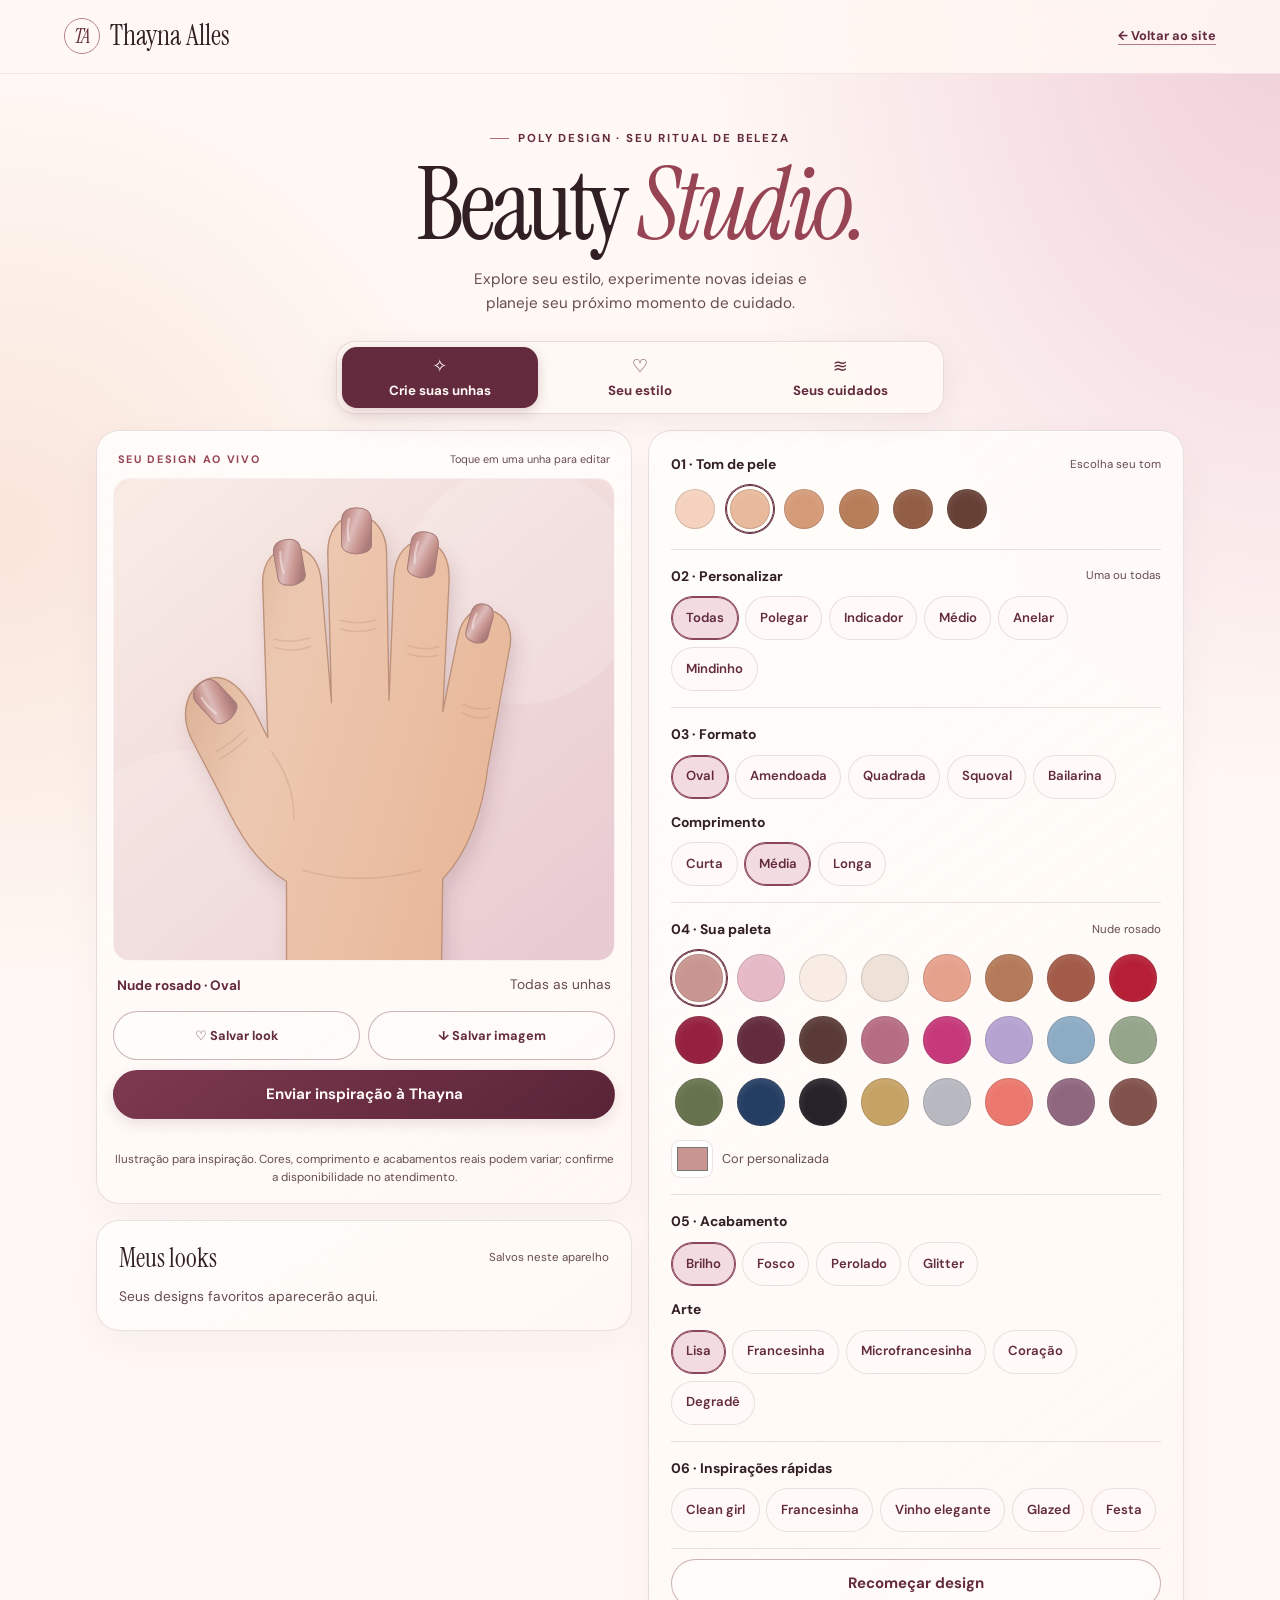
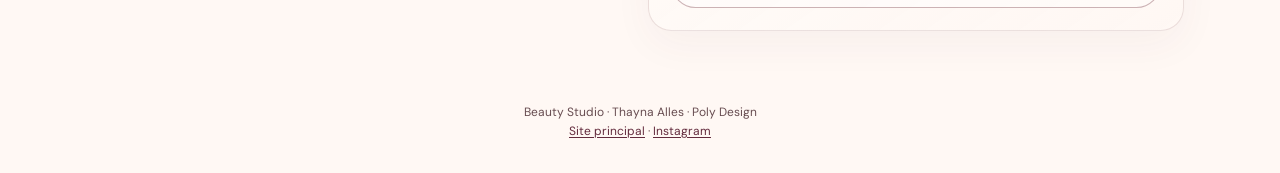
==== beauty-studio.html @ 95947fbe "Add mobile-first Beauty Studio with nail designer, style quiz and service estimator" ====
<!doctype html>
<html lang="pt-BR">
<head>
<meta charset="utf-8"><meta name="viewport" content="width=device-width,initial-scale=1,viewport-fit=cover"><meta name="theme-color" content="#fff8f4">
<meta name="description" content="Experimente cores e formatos de unhas, descubra seu estilo e monte seu próximo momento de cuidado com Thayna Alles.">
<title>Beauty Studio | Thayna Alles</title>
<link rel="canonical" href="https://ronanalles.github.io/thayalles/beauty-studio.html">
<link rel="preconnect" href="https://fonts.googleapis.com"><link rel="preconnect" href="https://fonts.gstatic.com" crossorigin>
<link href="https://fonts.googleapis.com/css2?family=DM+Sans:wght@400;500;600;700&family=Instrument+Serif:ital@0;1&display=swap" rel="stylesheet">
<link rel="stylesheet" href="./assets/site.css">
<style>
.studio{--soft:#f1dce1;--line:#7c3e4726;--glass:#fffdfbc9;background:radial-gradient(ellipse at 100% 0,#f0cfd9 0,transparent 36rem),radial-gradient(ellipse at 0 30%,#f9e5da,transparent 30rem),var(--paper);min-height:100vh}
.studio [hidden]{display:none!important}.studio .header-inner{justify-content:space-between}.studio .header-inner .text-link{font-size:.8rem;white-space:nowrap}.studio-main{width:min(100% - 2rem,68rem);margin:auto;padding:2.1rem 0 3rem}.studio-intro{max-width:36rem;margin:auto;text-align:center}.studio-intro .eyebrow{justify-content:center;font-size:.72rem;letter-spacing:.16em}.studio-intro h1{font-size:clamp(3.6rem,11vw,6.3rem);letter-spacing:-.045em;margin:.5rem 0 .75rem}.studio-intro p:last-child{color:var(--muted);font-size:.95rem;max-width:34ch;margin:auto}
.studio-tabs{display:grid;grid-template-columns:repeat(3,minmax(0,1fr));gap:.25rem;padding:.3rem;border:1px solid var(--line);border-radius:1.2rem;background:#fff9f5eb;position:sticky;top:calc(var(--header-height) + .35rem);z-index:6;margin:1.65rem auto 1.05rem;max-width:38rem;box-shadow:0 8px 30px #632b3d13;backdrop-filter:blur(18px)}.studio-tabs button{display:grid;place-items:center;gap:.18rem;min-width:0;min-height:3.8rem;border:0;border-radius:.94rem;background:transparent;color:var(--wine);font-size:.73rem;font-weight:700;line-height:1.15;padding:.45rem .15rem;transition:background .2s,transform .2s}.studio-tabs button span{font-size:1.12rem;font-weight:400}.studio-tabs button[aria-selected=true]{background:var(--wine);color:#fff8f4;box-shadow:0 4px 13px #632b3d38}.studio button:active{transform:scale(.97)}
.studio-panel{animation:studio-in .36s var(--ease) both}.studio-grid{display:grid;gap:1rem;align-items:start}.glass{min-width:0;border:1px solid var(--line);border-radius:1.45rem;background:linear-gradient(145deg,#fffdfbe8,#fff8f4b8);box-shadow:0 14px 40px #632b3d0b,inset 0 1px white;padding:1.1rem}.glass h2{font-size:2.6rem;letter-spacing:-.025em}.glass h3{font-size:1.65rem;line-height:1.15}.muted{color:var(--muted);font-size:.86rem}.kicker{font-size:.68rem;text-transform:uppercase;letter-spacing:.15em;font-weight:700;color:var(--rose)}.preview{padding:.8rem;overflow:hidden}.preview-heading{display:flex;align-items:center;justify-content:space-between;gap:.5rem;padding:.2rem .3rem .65rem}.preview-heading small{font-size:.68rem;color:var(--muted);text-align:right}.hand-stage{position:relative;border-radius:1.05rem;overflow:hidden;background:linear-gradient(150deg,#f8e8e2,#ecd0d6);border:1px solid #fff9;aspect-ratio:1.04;display:grid;place-items:center}.hand-stage svg{width:100%;height:100%;display:block;stroke:none;overflow:visible}.nail-hit{cursor:pointer;outline:none}.nail-hit:focus-visible .nail-select{stroke:#632b3d;stroke-width:2;stroke-dasharray:3 2}.nail-select{fill:none;stroke:none}.preview-caption{display:flex;justify-content:space-between;align-items:center;gap:.6rem;padding:.85rem .25rem .1rem;font-size:.85rem}.preview-caption strong{color:var(--wine)}.preview-actions{display:grid;grid-template-columns:1fr 1fr;gap:.5rem;margin-top:.85rem}.preview-actions .button{font-size:.8rem;padding:.65rem .5rem}.full{width:100%;margin-top:.6rem}.control-block{padding:1rem 0;border-bottom:1px solid var(--line)}.control-block:last-child{border:0;padding-bottom:0}.control-block:first-child{padding-top:0}.control-title{display:flex;align-items:center;justify-content:space-between;gap:.5rem;margin-bottom:.55rem}.control-title strong{font-size:.87rem}.control-title small{color:var(--muted);font-size:.72rem;text-align:right}.choices{display:flex;flex-wrap:wrap;gap:.42rem}.chip{border:1px solid var(--line);border-radius:99px;background:#fffaf8;color:var(--wine);min-height:2.75rem;padding:.48rem .85rem;font-size:.82rem;font-weight:600;transition:background .2s,border-color .2s,transform .2s}.chip[aria-pressed=true]{background:#f2dce2;border-color:#8a4658;box-shadow:inset 0 0 0 1px #8a4658}.swatches{display:grid;grid-template-columns:repeat(6,minmax(0,1fr));gap:.4rem}.swatch{border:1px solid transparent;background:none;padding:.19rem;border-radius:99px;aspect-ratio:1;display:grid;place-items:center;min-width:0}.swatch span{width:100%;height:100%;border-radius:50%;background:var(--c);box-shadow:inset 0 0 0 1px #321f2429,inset 0 3px 8px #ffffff20}.swatch[aria-pressed=true]{border-color:var(--wine);box-shadow:0 0 0 1px var(--wine)}.skin-swatches{grid-template-columns:repeat(6,minmax(0,1fr));max-width:20rem}.custom-color{display:flex;align-items:center;gap:.55rem;font-size:.8rem;color:var(--muted);margin-top:.65rem}.custom-color input{width:2.6rem;height:2.4rem;padding:.15rem;border:1px solid var(--line);border-radius:.6rem;background:#fff}.saved-list{display:grid;gap:.55rem;margin-top:.8rem}.saved-item{display:flex;align-items:center;gap:.6rem;border:1px solid var(--line);border-radius:.85rem;padding:.5rem}.saved-colors{display:flex;gap:.12rem}.saved-colors i{width:.65rem;height:1.4rem;border-radius:.3rem;border:1px solid #321f2420}.saved-item button{border:0;background:transparent;color:var(--wine);font-size:.8rem;min-height:2.6rem;padding:.3rem .5rem}.saved-item .restore{flex:1;text-align:left;font-weight:700}.saved-item .delete{font-size:1.2rem}.notice{min-height:1.5rem;text-align:center;font-size:.77rem;color:var(--wine);margin-top:.45rem}.section-heading{margin-bottom:1.15rem}.section-heading p{margin-top:.5rem}.quiz-card,.quote-card{max-width:42rem;margin:auto}.progress-line{height:4px;border-radius:9px;background:#f0dce1;overflow:hidden;margin:.7rem 0 1.2rem}.progress-line span{display:block;height:100%;background:var(--wine);transition:width .35s var(--ease)}.quiz-options{display:grid;gap:.6rem;margin:1.1rem 0}.quiz-option{display:flex;align-items:center;gap:.75rem;text-align:left;min-height:3.6rem;border:1px solid var(--line);border-radius:.95rem;background:#fffaf8;padding:.8rem;color:var(--wine);font-size:.92rem;transition:background .2s,transform .2s}.quiz-option[aria-pressed=true]{background:#f2dce2;border-color:var(--rose)}.quiz-option span{display:grid;place-items:center;flex:none;width:1.3rem;height:1.3rem;border:1px solid #a67681;border-radius:50%}.quiz-option[aria-pressed=true] span{border:5px solid var(--wine);background:#fff}.quiz-nav{display:flex;gap:.6rem;justify-content:space-between}.quiz-nav .button{flex:1}.studio button:disabled{opacity:.45;cursor:not-allowed;transform:none}.result-box{padding:1rem;border:1px solid var(--line);border-radius:1.1rem;background:linear-gradient(140deg,#fae7e9,#fff8f4);margin:1rem 0}.result-box h3{font-size:2.4rem;color:var(--wine)}.result-palette{display:flex;gap:.5rem;margin:.9rem 0}.result-palette i{width:2.5rem;height:2.5rem;border-radius:50%;border:1px solid #321f2422}.service-choice{display:flex;align-items:center;gap:.6rem;border-top:1px solid var(--line);min-height:3.8rem;padding:.7rem 0;font-size:.9rem;cursor:pointer}.service-choice input{width:1.25rem;height:1.25rem;flex:none;accent-color:var(--wine);margin:0}.service-choice strong{margin-left:auto;color:var(--wine);white-space:nowrap;font-variant-numeric:tabular-nums}.service-category{margin:1.1rem 0 .5rem}.quote-summary{position:sticky;bottom:calc(.45rem + env(safe-area-inset-bottom));z-index:4;margin-top:1rem;padding:1rem;border:1px solid var(--line);border-radius:1.2rem;background:#fff9f5f5;backdrop-filter:blur(15px);box-shadow:0 9px 35px #632b3d25}.quote-total{display:flex;justify-content:space-between;align-items:center;gap:.5rem}.quote-total output{font:2.4rem/1 var(--serif);color:var(--wine);white-space:nowrap}.quote-summary label{display:flex;align-items:center;gap:.5rem;font-size:.8rem;margin-top:.7rem}.quote-summary input{accent-color:var(--wine)}.studio-footer{text-align:center;color:var(--muted);font-size:.75rem;padding:1.5rem 1rem calc(2rem + env(safe-area-inset-bottom))}.studio-footer a{color:var(--wine);text-decoration:underline;text-underline-offset:.2em}.studio input:focus-visible{outline:2px solid var(--rose);outline-offset:2px}
@keyframes studio-in{from{opacity:0;transform:translateY(8px)}to{opacity:1;transform:none}}
@media(min-width:48rem){.studio-main{padding-top:3.5rem}.studio-grid{grid-template-columns:minmax(0,1fr) minmax(0,1fr)}.preview-column{position:sticky;top:calc(var(--header-height) + 6rem)}.glass{padding:1.4rem}.preview{padding:1rem}.studio-tabs button{font-size:.83rem}.swatches{grid-template-columns:repeat(8,minmax(0,1fr))}.skin-swatches{grid-template-columns:repeat(6,minmax(0,1fr))}.quote-summary{position:static}}
@media(max-width:350px){.studio-main{width:calc(100% - 1.3rem)}.glass{padding:.8rem}.studio .brand-name{font-size:1.45rem}.studio .header-inner .text-link{font-size:.73rem}.chip{padding:.45rem .65rem}.swatches{gap:.2rem}}
@media(prefers-reduced-motion:reduce){.studio *, .studio *::before,.studio *::after{animation:none!important;transition:none!important;scroll-behavior:auto!important}}
</style>
</head>
<body class="studio">
<a class="skip-link" href="#studio-main">Pular para a ferramenta</a>
<header class="header"><div class="header-inner wrap"><a class="brand" href="./index.html" aria-label="Thayna Alles, início"><span class="brand-mark" aria-hidden="true">TA</span><span class="brand-name">Thayna Alles</span></a><a class="text-link" href="./index.html">← Voltar ao site</a></div></header>
<main id="studio-main" class="studio-main">
<div class="studio-intro"><p class="eyebrow"><span></span> Poly Design · Seu ritual de beleza</p><h1>Beauty <em>Studio.</em></h1><p>Explore seu estilo, experimente novas ideias e planeje seu próximo momento de cuidado.</p></div>
<div class="studio-tabs" role="tablist" aria-label="Ferramentas de beleza"><button id="tab-nails" role="tab" aria-selected="true" aria-controls="nails" data-tab="nails"><span aria-hidden="true">✧</span>Crie suas unhas</button><button id="tab-quiz" role="tab" aria-selected="false" aria-controls="quiz" data-tab="quiz" tabindex="-1"><span aria-hidden="true">♡</span>Seu estilo</button><button id="tab-quote" role="tab" aria-selected="false" aria-controls="quote" data-tab="quote" tabindex="-1"><span aria-hidden="true">≋</span>Seus cuidados</button></div>
<noscript><p class="glass">Ative o JavaScript para usar o Beauty Studio. Você também pode consultar os serviços <a class="text-link" href="./index.html#servicos">no site principal</a>.</p></noscript>
<section class="studio-panel" id="nails" role="tabpanel" aria-labelledby="tab-nails">
<div class="studio-grid">
<div class="preview-column">
<div class="glass preview">
<div class="preview-heading"><p class="kicker">Seu design ao vivo</p><small>Toque em uma unha para editar</small></div>
<div class="hand-stage"><svg id="hand" viewBox="0 0 400 390" xmlns="http://www.w3.org/2000/svg" role="group" aria-label="Simulação ilustrativa de uma mão com cinco unhas personalizáveis"></svg></div>
<div class="preview-caption"><strong id="look-label">Seu look</strong><span class="muted" id="target-label">Todas as unhas</span></div>
<div class="preview-actions"><button class="button button-outline" id="save-look" type="button">♡ Salvar look</button><button class="button button-outline" id="export-look" type="button">↓ Salvar imagem</button></div>
<button class="button full" id="send-look" type="button">Enviar inspiração à Thayna</button><p class="notice" id="notice" role="status" aria-live="polite"></p>
<p class="muted" style="font-size:.73rem;text-align:center">Ilustração para inspiração. Cores, comprimento e acabamentos reais podem variar; confirme a disponibilidade no atendimento.</p>
</div>
<div class="glass" style="margin-top:1rem"><div class="control-title"><h3>Meus looks</h3><small>Salvos neste aparelho</small></div><div id="saved-list" class="saved-list"></div></div>
</div>
<div class="glass">
<div class="control-block"><div class="control-title"><strong>01 · Tom de pele</strong><small>Escolha seu tom</small></div><div class="swatches skin-swatches" id="skins"></div></div>
<div class="control-block"><div class="control-title"><strong>02 · Personalizar</strong><small>Uma ou todas</small></div><div class="choices" id="targets"></div></div>
<div class="control-block"><div class="control-title"><strong>03 · Formato</strong></div><div class="choices" id="shapes"></div><div class="control-title" style="margin-top:.8rem"><strong>Comprimento</strong></div><div class="choices" id="lengths"></div></div>
<div class="control-block"><div class="control-title"><strong>04 · Sua paleta</strong><small id="color-name"></small></div><div class="swatches" id="colors"></div><label class="custom-color"><input type="color" id="custom-color" value="#a44959"> Cor personalizada</label></div>
<div class="control-block"><div class="control-title"><strong>05 · Acabamento</strong></div><div class="choices" id="finishes"></div><div class="control-title" style="margin-top:.8rem"><strong>Arte</strong></div><div class="choices" id="arts"></div></div>
<div class="control-block"><div class="control-title"><strong>06 · Inspirações rápidas</strong></div><div class="choices" id="presets"></div></div>
<button class="button button-outline full" id="reset-look" type="button">Recomeçar design</button>
</div></div></section>
<section class="studio-panel" id="quiz" role="tabpanel" aria-labelledby="tab-quiz" hidden><div class="glass quiz-card"><div class="section-heading"><p class="kicker">Consultoria de estilo</p><h2>O que combina <em>com você?</em></h2><p class="muted">Responda a quatro perguntas e receba uma inspiração que poderá experimentar no simulador.</p></div><div id="quiz-question"></div><div id="quiz-result" hidden></div></div></section>
<section class="studio-panel" id="quote" role="tabpanel" aria-labelledby="tab-quote" hidden><div class="glass quote-card"><div class="section-heading"><p class="kicker">Planeje seu atendimento</p><h2>Seu momento <em>de cuidado.</em></h2><p class="muted">Selecione os serviços que deseja e consulte a disponibilidade com a Thayna.</p></div><div id="service-options"></div><div class="quote-summary"><div class="quote-total"><div><p class="kicker">Valor estimado</p><p id="quote-count" class="muted" aria-live="polite">Nenhum serviço</p></div><output id="quote-total" aria-live="polite">R$ 0,00</output></div><label><input type="checkbox" id="include-look"> Incluir meu design de unhas na mensagem</label><button type="button" class="button full" id="send-quote" disabled>Consultar horários pelo WhatsApp</button><p class="muted" style="font-size:.72rem;margin-top:.55rem">Não é uma reserva. Valores, combinações e disponibilidade devem ser confirmados com a profissional.</p></div></div></section>
</main><footer class="studio-footer">Beauty Studio · Thayna Alles · Poly Design<br><a href="./index.html">Site principal</a> · <a href="https://www.instagram.com/thayalles/" target="_blank" rel="noopener noreferrer">Instagram</a></footer>
<script>
'use strict';
const $=id=>document.getElementById(id);
const colors=[['Nude rosado','#c99590'],['Ballet','#e6b9c7'],['Leite','#f8ece5'],['Pérola','#eee1d7'],['Pêssego','#e6a18d'],['Caramelo','#b47958'],['Terracota','#a35a48'],['Vermelho clássico','#b51e35'],['Cereja','#95213e'],['Vinho','#632b3d'],['Marrom café','#593a36'],['Rosa antigo','#b66d83'],['Fúcsia','#c63879'],['Lavanda','#b5a2d1'],['Azul névoa','#8cabc4'],['Sálvia','#94a58a'],['Verde oliva','#66724c'],['Azul noite','#243d62'],['Preto','#252329'],['Dourado','#c6a264'],['Prata','#b7b8c0'],['Coral','#eb776d'],['Malva','#8e667e'],['Chocolate','#81514b']];
const skins=[['Clara','#f5d2bf'],['Clara quente','#e8b99b'],['Média','#d49b78'],['Morena','#b77d59'],['Escura','#925d45'],['Retinta','#663f35']];
const shapes=['Oval','Amendoada','Quadrada','Squoval','Bailarina'];
const lengths=['Curta','Média','Longa'],finishes=['Brilho','Fosco','Perolado','Glitter'],arts=['Lisa','Francesinha','Microfrancesinha','Coração','Degradê'];
const fingers=['Polegar','Indicador','Médio','Anelar','Mindinho'];
const presets=[['Clean girl','#e6b9c7','Oval','Curta','Brilho','Lisa'],['Francesinha','#f8ece5','Squoval','Média','Brilho','Francesinha'],['Vinho elegante','#632b3d','Amendoada','Média','Brilho','Lisa'],['Glazed','#eee1d7','Oval','Média','Perolado','Lisa'],['Festa','#b51e35','Amendoada','Longa','Glitter','Lisa']];
const key='thayna-beauty-studio-v1';
const initial=()=>({skin:1,nails:Array.from({length:5},()=>({color:'#c99590',shape:'Oval',length:'Média',finish:'Brilho',art:'Lisa'}))});
let design=initial(),selected=-1,saved=[];
function validDesign(d){return d&&Number.isInteger(d.skin)&&d.skin>=0&&d.skin<skins.length&&Array.isArray(d.nails)&&d.nails.length===5&&d.nails.every(n=>n&&/^#[0-9a-f]{6}$/i.test(n.color)&&shapes.includes(n.shape)&&lengths.includes(n.length)&&finishes.includes(n.finish)&&arts.includes(n.art));}
function clone(d){return JSON.parse(JSON.stringify(d))}
try{const raw=JSON.parse(localStorage.getItem(key)||'{}');if(validDesign(raw.design))design=raw.design;if(Array.isArray(raw.saved))saved=raw.saved.filter(s=>s&&validDesign(s.design)&&typeof s.name==='string'&&typeof s.id==='string').slice(0,12)}catch(e){}
function persist(){try{localStorage.setItem(key,JSON.stringify({design,saved}));return true}catch(e){return false}}
function announce(msg){$('notice').textContent=msg}
function colorName(hex){return colors.find(c=>c[1].toLowerCase()===hex.toLowerCase())?.[0]||hex.toUpperCase()}
function activeNails(){return selected===-1?design.nails:[design.nails[selected]]}
function apply(prop,value){activeNails().forEach(n=>n[prop]=value);render()}
function allSame(prop,value){return activeNails().every(n=>n[prop]===value)}
function mix(hex,other,t){const a=hex.slice(1).match(/../g).map(v=>parseInt(v,16)),b=other.slice(1).match(/../g).map(v=>parseInt(v,16));return '#'+a.map((v,i)=>Math.round(v+(b[i]-v)*t).toString(16).padStart(2,'0')).join('')}
function choices(id,items,active,callback){const root=$(id);root.replaceChildren();items.forEach((item,i)=>{const b=document.createElement('button');b.type='button';b.className='chip';b.textContent=item;b.setAttribute('aria-pressed',String(active(item,i)));b.onclick=()=>{callback(item,i);const next=root.children[i];if(next)next.focus({preventScroll:true})};root.append(b)})}
function swatches(id,items,active,callback){const root=$(id);root.replaceChildren();items.forEach((item,i)=>{const b=document.createElement('button');b.type='button';b.className='swatch';b.title=item[0];b.setAttribute('aria-label',item[0]);b.setAttribute('aria-pressed',String(active(item,i)));const s=document.createElement('span');s.style.setProperty('--c',item[1]);b.append(s);b.onclick=()=>{callback(item,i);root.children[i]?.focus({preventScroll:true})};root.append(b)})}
const geometry=[{x:92,y:190,r:-43,w:23},{x:143,y:83,r:-10,w:22},{x:194,y:58,r:0,w:24},{x:245,y:77,r:8,w:22},{x:289,y:129,r:15,w:18}];
function nailPath(w,h,shape){const a=w/2,t=-h;
if(shape==='Quadrada')return 'M'+(-a)+' -5 Q'+(-a)+' 1 0 2 Q'+a+' 1 '+a+' -5 L'+a+' '+(t+3)+' Q'+a+' '+t+' '+(a-3)+' '+t+' H'+(-a+3)+' Q'+(-a)+' '+t+' '+(-a)+' '+(t+3)+' Z';
if(shape==='Squoval')return 'M'+(-a)+' -5 Q'+(-a)+' 1 0 2 Q'+a+' 1 '+a+' -5 L'+a+' '+(t+7)+' Q'+a+' '+t+' '+(a-7)+' '+t+' H'+(-a+7)+' Q'+(-a)+' '+t+' '+(-a)+' '+(t+7)+' Z';
if(shape==='Bailarina')return 'M'+(-a)+' -5 Q'+(-a)+' 1 0 2 Q'+a+' 1 '+a+' -5 L'+(a*.63)+' '+t+' H'+(-a*.63)+' Z';
if(shape==='Amendoada')return 'M'+(-a)+' -5 Q'+(-a)+' 1 0 2 Q'+a+' 1 '+a+' -5 C'+a+' '+(-h*.65)+' '+(a*.52)+' '+(t+2)+' 0 '+t+' C'+(-a*.52)+' '+(t+2)+' '+(-a)+' '+(-h*.65)+' '+(-a)+' -5 Z';
return 'M'+(-a)+' -5 Q'+(-a)+' 1 0 2 Q'+a+' 1 '+a+' -5 L'+a+' '+(t+10)+' Q'+a+' '+t+' 0 '+t+' Q'+(-a)+' '+t+' '+(-a)+' '+(t+10)+' Z'}
function handSVG(exporting=false){const tone=skins[design.skin][1],light=mix(tone,'#ffffff',.22),dark=mix(tone,'#522c25',.28),shade=mix(tone,'#522c25',.14);
let defs='<linearGradient id="skin" x1="0" x2="1" y1="0" y2=".4"><stop stop-color="'+shade+'"/><stop offset=".36" stop-color="'+light+'"/><stop offset="1" stop-color="'+tone+'"/></linearGradient><linearGradient id="bg" x2=".85" y2="1"><stop stop-color="#f9ede6"/><stop offset="1" stop-color="#e8cbd1"/></linearGradient><filter id="shadow" x="-30%" y="-30%" width="160%" height="160%"><feDropShadow dx="4" dy="9" stdDeviation="7" flood-color="#663647" flood-opacity=".17"/></filter>';
let content='<rect width="400" height="390" rx="20" fill="url(#bg)"/><circle cx="325" cy="85" r="95" fill="#fff" opacity=".15"/><circle cx="60" cy="325" r="108" fill="#fff" opacity=".12"/><path d="M138 390 L138 322 C114 307 100 284 87 256 L63 210 C51 187 59 166 75 160 C89 155 101 166 111 183 L123 207 L119 85 C118 66 129 54 143 55 C157 55 165 67 166 84 L174 179 L171 59 C171 42 180 29 194 29 C208 29 218 42 218 59 L220 177 L224 78 C225 60 235 48 249 50 C263 52 269 65 268 83 L263 186 L275 127 C278 111 288 101 301 105 C315 109 320 122 316 138 L299 231 C295 266 283 299 263 320 L262 390 Z" fill="url(#skin)" stroke="'+dark+'" stroke-width="1.1" filter="url(#shadow)"/>';
content+='<g fill="none" stroke="'+dark+'" stroke-width="1.2" opacity=".34" stroke-linecap="round"><path d="M128 128 Q143 132 157 127 M129 135 Q144 139 157 134 M181 113 Q195 117 209 113 M181 120 Q195 124 209 120 M235 133 Q248 138 260 134 M235 140 Q248 144 259 141 M279 180 Q290 186 301 183 M278 187 Q289 193 300 190 M82 218 Q96 210 104 201 M85 224 Q98 216 107 207 M126 218 Q144 242 144 272 M151 313 Q195 326 246 313"/></g>';
geometry.forEach((g,i)=>{const n=design.nails[i],h={Curta:25,Média:35,Longa:47}[n.length]*(i===4?.85:1),w=g.w,p=nailPath(w,h,n.shape),hi=mix(n.color,'#ffffff',n.finish==='Fosco'?.07:.36),lo=mix(n.color,'#2e1720',.20);
defs+='<clipPath id="clip'+i+'"><path d="'+p+'"/></clipPath><linearGradient id="polish'+i+'" x1="0" x2="1" y1="0" y2=".6"><stop stop-color="'+lo+'"/><stop offset=".25" stop-color="'+n.color+'"/><stop offset=".48" stop-color="'+hi+'"/><stop offset=".75" stop-color="'+n.color+'"/><stop offset="1" stop-color="'+lo+'"/></linearGradient><linearGradient id="fade'+i+'" x1="0" x2="0" y1="1" y2="0"><stop stop-color="#fff5ed" stop-opacity="0"/><stop offset="1" stop-color="#fff5ed" stop-opacity=".9"/></linearGradient>';
let deco='';if(n.art==='Francesinha'||n.art==='Microfrancesinha'){const th=n.art==='Francesinha'?8:3;deco+='<path d="M-30 '+(-h-2)+' H30 V'+(-h+th)+' Q0 '+(-h+th+7)+' -30 '+(-h+th)+'Z" fill="#fff9f5" opacity=".97"/>'}if(n.art==='Degradê')deco+='<rect x="-20" y="'+(-h)+'" width="40" height="'+h+'" fill="url(#fade'+i+')"/>';if(n.art==='Coração')deco+='<path d="M0 -11 C-13 -19 -4 -25 0 -20 C4 -25 13 -19 0 -11Z" fill="#fff5ef" opacity=".95"/>';
if(n.finish==='Glitter'){for(let j=0;j<28;j++){const x=((j*13+5)%25)-12,y=-((j*17+3)%Math.round(h));deco+='<circle cx="'+x+'" cy="'+y+'" r="'+(j%4===0?1.1:.55)+'" fill="'+(j%3===0?'#fff8ef':'#f6d2a0')+'" opacity="'+(j%3===0?.88:.56)+'"/>'}}
if(n.finish==='Perolado')deco+='<path d="M-8 '+(-h)+' Q1 '+(-h*.5)+' 6 2" fill="none" stroke="#fff5ed" stroke-width="7" opacity=".24"/>';
if(n.finish!=='Fosco')deco+='<path d="M'+(-w*.25)+' '+(-h+9)+' Q'+(-w*.33)+' '+(-h*.5)+' '+(-w*.26)+' -9" stroke="#fff" stroke-width="1.7" stroke-linecap="round" opacity=".42" fill="none"/>';
const attrs=exporting?'':' class="nail-hit" data-finger="'+i+'" tabindex="0" role="button" aria-label="Editar '+fingers[i]+'"';
content+='<g transform="translate('+g.x+' '+g.y+') rotate('+g.r+')"'+attrs+'><path d="'+p+'" fill="'+(n.finish==='Fosco'?n.color:'url(#polish'+i+')')+'" stroke="'+mix(n.color,'#321f24',.23)+'" stroke-width=".8"/><g clip-path="url(#clip'+i+')">'+deco+'</g>'+(!exporting&&selected===i?'<path d="'+p+'" fill="none" stroke="#fff" stroke-width="2.2" stroke-dasharray="3 2"/>':'')+'<path class="nail-select" d="'+p+'"/></g>';
});
return '<defs>'+defs+'</defs>'+content+(exporting?'<text x="200" y="365" text-anchor="middle" font-family="Georgia,serif" font-size="12" fill="#fff8f4" stroke="none">Beauty Studio · Thayna Alles</text>':'')}
function draw(){const hand=$('hand');hand.innerHTML=handSVG();hand.querySelectorAll('[data-finger]').forEach(el=>{const action=()=>{selected=Number(el.dataset.finger);render();$('hand').querySelector('[data-finger="'+selected+'"]')?.focus({preventScroll:true})};el.addEventListener('click',action);el.addEventListener('keydown',e=>{if(e.key==='Enter'||e.key===' '){e.preventDefault();action()}})});const same=design.nails.every(n=>JSON.stringify(n)===JSON.stringify(design.nails[0]));$('look-label').textContent=same?colorName(design.nails[0].color)+' · '+design.nails[0].shape:'Design personalizado';$('target-label').textContent=selected===-1?'Todas as unhas':fingers[selected]}
function render(){draw();swatches('skins',skins,(_,i)=>design.skin===i,(_,i)=>{design.skin=i;render()});choices('targets',['Todas',...fingers],(_,i)=>selected===i-1,(_,i)=>{selected=i-1;render()});choices('shapes',shapes,v=>allSame('shape',v),v=>apply('shape',v));choices('lengths',lengths,v=>allSame('length',v),v=>apply('length',v));swatches('colors',colors,c=>allSame('color',c[1]),c=>apply('color',c[1]));$('color-name').textContent=allSame('color',activeNails()[0].color)?colorName(activeNails()[0].color):'Cores variadas';$('custom-color').value=activeNails()[0].color;choices('finishes',finishes,v=>allSame('finish',v),v=>apply('finish',v));choices('arts',arts,v=>allSame('art',v),v=>apply('art',v));choices('presets',presets.map(p=>p[0]),(_,i)=>{const p=presets[i];return design.nails.every(n=>n.color===p[1]&&n.shape===p[2]&&n.length===p[3]&&n.finish===p[4]&&n.art===p[5])},(_,i)=>preset(presets[i]));persist()}
function preset(p){design.nails=Array.from({length:5},()=>({color:p[1],shape:p[2],length:p[3],finish:p[4],art:p[5]}));selected=-1;render()}
$('custom-color').addEventListener('input',e=>apply('color',e.target.value));$('reset-look').onclick=()=>{design=initial();selected=-1;render();announce('Design reiniciado.')};
function describe(){const label=n=>[colorName(n.color),n.shape,n.length,n.finish,n.art].join(' · ');return design.nails.every(n=>label(n)===label(design.nails[0]))?label(design.nails[0]):design.nails.map((n,i)=>fingers[i]+': '+label(n)).join('\n')}
function whatsapp(message){window.location.href='https://wa.me/5546999224279?text='+encodeURIComponent(message)}
$('send-look').onclick=()=>whatsapp('Oi, Thayna! Criei esta inspiração no Beauty Studio e gostaria de saber se conseguimos fazer algo parecido:\n\n'+describe()+'\n\nQuais horários você tem disponíveis?');
function renderSaved(){const root=$('saved-list');root.replaceChildren();if(!saved.length){const p=document.createElement('p');p.className='muted';p.textContent='Seus designs favoritos aparecerão aqui.';root.append(p);return}saved.forEach(item=>{const row=document.createElement('div');row.className='saved-item';const palette=document.createElement('span');palette.className='saved-colors';item.design.nails.forEach(n=>{const i=document.createElement('i');i.style.backgroundColor=n.color;palette.append(i)});const restore=document.createElement('button');restore.className='restore';restore.textContent=item.name;restore.onclick=()=>{design=clone(item.design);selected=-1;render();announce('Look restaurado.');window.scrollTo({top:0,behavior:'smooth'})};const del=document.createElement('button');del.className='delete';del.textContent='×';del.setAttribute('aria-label','Excluir '+item.name);del.onclick=()=>{saved=saved.filter(s=>s.id!==item.id);persist();renderSaved();announce('Look excluído.')};row.append(palette,restore,del);root.append(row)})}
$('save-look').onclick=()=>{if(saved.length>=12){announce('Você já tem 12 looks. Exclua um para salvar outro.');return}if(saved.some(s=>JSON.stringify(s.design)===JSON.stringify(design))){announce('Este look já está salvo.');return}saved.unshift({id:Date.now().toString(36),name:colorName(design.nails[0].color)+' · '+new Date().toLocaleDateString('pt-BR'),design:clone(design)});const ok=persist();renderSaved();announce(ok?'Look salvo neste aparelho.':'Look salvo apenas nesta sessão; armazenamento indisponível.')};
$('export-look').onclick=()=>{const svg='<svg xmlns="http://www.w3.org/2000/svg" width="800" height="780" viewBox="0 0 400 390">'+handSVG(true)+'</svg>';const url=URL.createObjectURL(new Blob([svg],{type:'image/svg+xml;charset=utf-8'}));const img=new Image();const button=$('export-look');button.disabled=true;const finish=()=>{URL.revokeObjectURL(url);button.disabled=false};img.onload=()=>{try{const canvas=document.createElement('canvas');canvas.width=1200;canvas.height=1170;const ctx=canvas.getContext('2d');ctx.drawImage(img,0,0,1200,1170);canvas.toBlob(blob=>{if(!blob){announce('Não foi possível gerar a imagem.');finish();return}const a=document.createElement('a');const fileURL=URL.createObjectURL(blob);a.href=fileURL;a.download='meu-look-thayna.png';document.body.append(a);a.click();a.remove();setTimeout(()=>URL.revokeObjectURL(fileURL),30000);announce('Imagem gerada. Você pode anexá-la no WhatsApp.');finish()},'image/png')}catch(e){announce('Não foi possível gerar a imagem neste navegador.');finish()}};img.onerror=()=>{announce('Não foi possível gerar a imagem.');finish()};img.src=url};
const questions=[{title:'Qual é o seu estilo?',options:['Delicado e natural','Clássico e elegante','Criativo e moderno','Marcante e sofisticado']},{title:'Para qual ocasião?',options:['Dia a dia','Trabalho ou compromisso','Evento ou festa','Um momento só meu']},{title:'Qual comprimento prefere?',options:['Curto e prático','Médio e equilibrado','Longo e marcante']},{title:'Quais cores chamam sua atenção?',options:['Nude, branco e rosa claro','Vermelhos e vinhos','Pastéis e cores diferentes','Tons escuros e metalizados']}];
const profiles=[{name:'Delicadeza natural',text:'Tons suaves e acabamento luminoso para um visual discreto e delicado.',palette:['#c99590','#e6b9c7','#f8ece5'],shape:'Oval',finish:'Brilho',art:'Lisa'},{name:'Elegância atemporal',text:'Cores clássicas e linhas refinadas que funcionam em muitas ocasiões.',palette:['#b51e35','#632b3d','#b66d83'],shape:'Squoval',finish:'Brilho',art:'Lisa'},{name:'Criatividade em detalhes',text:'Cores frescas e um toque de arte para expressar sua personalidade.',palette:['#b5a2d1','#94a58a','#8cabc4'],shape:'Amendoada',finish:'Perolado',art:'Degradê'},{name:'Presença sofisticada',text:'Tons profundos e acabamento especial para um visual marcante.',palette:['#632b3d','#593a36','#c6a264'],shape:'Amendoada',finish:'Glitter',art:'Lisa'}];
let answers=[],step=0,quizProfile=null;
function renderQuiz(){const q=questions[step],root=$('quiz-question');root.hidden=false;$('quiz-result').hidden=true;root.innerHTML='<p class="kicker">Pergunta '+(step+1)+' de '+questions.length+'</p><div class="progress-line" role="progressbar" aria-valuemin="0" aria-valuemax="4" aria-valuenow="'+(step+1)+'" aria-label="Progresso"><span style="width:'+((step+1)/4*100)+'%"></span></div><h3 tabindex="-1" id="question-title">'+q.title+'</h3><div class="quiz-options"></div><div class="quiz-nav"><button class="button button-outline" type="button" id="quiz-back" '+(step===0?'disabled':'')+'>Voltar</button><button class="button" type="button" id="quiz-next" '+(answers[step]===undefined?'disabled':'')+'>'+(step===3?'Ver meu estilo':'Continuar')+'</button></div>';q.options.forEach((opt,i)=>{const b=document.createElement('button');b.type='button';b.className='quiz-option';b.setAttribute('aria-pressed',String(answers[step]===i));const mark=document.createElement('span');mark.setAttribute('aria-hidden','true');b.append(mark,document.createTextNode(opt));b.onclick=()=>{answers[step]=i;renderQuiz();root.querySelectorAll('.quiz-option')[i].focus({preventScroll:true})};root.querySelector('.quiz-options').append(b)});$('quiz-back').onclick=()=>{step--;renderQuiz();$('question-title').focus()};$('quiz-next').onclick=()=>{if(answers[step]===undefined)return;if(step<3){step++;renderQuiz();$('question-title').focus()}else showResult()}}
function showResult(){const p=profiles[answers[3]],len=lengths[answers[2]],shape=answers[0]===0?'Oval':answers[0]===1?'Squoval':answers[0]===2?'Amendoada':'Bailarina',finish=answers[1]===2?'Glitter':answers[1]===0?'Brilho':p.finish;quizProfile=[p.name,p.palette[0],shape,len,finish,p.art];$('quiz-question').hidden=true;const r=$('quiz-result');r.hidden=false;r.innerHTML='<p class="kicker">Sua inspiração personalizada</p><div class="result-box"><h3 tabindex="-1" id="result-title">'+p.name+'</h3><p class="muted" style="margin-top:.6rem">'+p.text+'</p><div class="result-palette">'+p.palette.map(c=>'<i style="background:'+c+'" title="'+colorName(c)+'"></i>').join('')+'</div><p><strong>Formato:</strong> '+shape+'<br><strong>Comprimento:</strong> '+len+'<br><strong>Acabamento:</strong> '+finish+'</p></div><button type="button" class="button full" id="try-result">Experimentar no simulador</button><button type="button" class="button button-outline full" id="repeat-quiz">Refazer consultoria</button><p class="muted" style="margin-top:.8rem">Sugestão de estilo, não uma avaliação profissional. Você pode personalizar tudo.</p>';$('try-result').onclick=()=>{preset(quizProfile);switchTab('nails',true);announce('Sua inspiração foi aplicada.')};$('repeat-quiz').onclick=()=>{answers=[];step=0;renderQuiz();$('question-title').focus()};$('result-title').focus()}
const services=[['Manicure tradicional',3800],['Pedicure tradicional',4500],['Manicure + pedicure',8000],['Esmaltação clássica',2500],['Esmaltação em gel',7700],['Esmaltação em gel nos pés',8990],['Blindagem',12000],['Spa dos Pés Relaxante',10990],['Spa dos Pés Premium',14799]];
const currency=c=>(c/100).toLocaleString('pt-BR',{style:'currency',currency:'BRL'});const chosen=new Set();
const exclusive=[[0,2],[1,2],[3,4],[7,8]];
function renderQuote(){services.forEach((_,i)=>{$('service-'+i).checked=chosen.has(i)});const total=[...chosen].reduce((sum,i)=>sum+services[i][1],0);$('quote-total').textContent=currency(total);$('quote-count').textContent=chosen.size?chosen.size+' serviço(s) selecionado(s)':'Nenhum serviço';$('send-quote').disabled=!chosen.size}
services.forEach((s,i)=>{if(i===0||i===7){const h=document.createElement('h3');h.className='service-category';h.textContent=i===0?'Unhas':'Spa dos pés';$('service-options').append(h)}const label=document.createElement('label');label.className='service-choice';const input=document.createElement('input');input.type='checkbox';input.id='service-'+i;input.onchange=()=>{if(input.checked){exclusive.forEach(pair=>{if(pair.includes(i))pair.forEach(j=>{if(j!==i)chosen.delete(j)})});chosen.add(i)}else chosen.delete(i);renderQuote()};const price=document.createElement('strong');price.textContent=currency(s[1]);label.append(input,document.createTextNode(s[0]),price);$('service-options').append(label)});
$('send-quote').onclick=()=>{if(!chosen.size)return;const ordered=[...chosen].sort((a,b)=>a-b),total=ordered.reduce((sum,i)=>sum+services[i][1],0);whatsapp('Oi, Thayna! Montei meu momento de cuidado no Beauty Studio. Gostaria de consultar horários para:\n\n'+ordered.map(i=>'• '+services[i][0]+' — '+currency(services[i][1])).join('\n')+'\n\nTotal estimado: '+currency(total)+($('include-look').checked?'\n\nMinha inspiração de unhas:\n'+describe():'')+'\n\nVocê pode confirmar os valores e a disponibilidade?')};
const tabs=[...document.querySelectorAll('[data-tab]')];
function switchTab(id,scroll=false,hash=true){if(!tabs.some(t=>t.dataset.tab===id))id='nails';tabs.forEach(t=>{const on=t.dataset.tab===id;t.setAttribute('aria-selected',String(on));t.tabIndex=on?0:-1;$(t.dataset.tab).hidden=!on});if(hash){try{history.replaceState(null,'','#'+id)}catch(e){}}if(scroll){window.scrollTo({top:0,behavior:matchMedia('(prefers-reduced-motion: reduce)').matches?'auto':'smooth'});$('tab-'+id).focus({preventScroll:true})}}
tabs.forEach((t,i)=>{t.onclick=()=>switchTab(t.dataset.tab,true);t.onkeydown=e=>{let next;if(e.key==='ArrowRight')next=(i+1)%tabs.length;else if(e.key==='ArrowLeft')next=(i+tabs.length-1)%tabs.length;else if(e.key==='Home')next=0;else if(e.key==='End')next=tabs.length-1;else return;e.preventDefault();switchTab(tabs[next].dataset.tab,true)}});
window.addEventListener('hashchange',()=>switchTab(location.hash.slice(1),false,false));render();renderSaved();renderQuiz();renderQuote();switchTab(location.hash.slice(1)||'nails',false,false);
</script></body></html>
---- assets/site.css ----
:root {
  color-scheme: light;
  --paper: #fff8f4;
  --ink: #321f24;
  --muted: #674c50;
  --wine: #632b3d;
  --rose: #974454;
  --rule: #7c3e472d;
  --serif: "Instrument Serif", Georgia, serif;
  --sans: "DM Sans", system-ui, sans-serif;
  --gutter: clamp(1.1rem, 5vw, 4rem);
  --header-height: calc(4.15rem + env(safe-area-inset-top));
  --ease: cubic-bezier(.22, 1, .36, 1);
}

*, *::before, *::after { box-sizing: border-box; }
html {
  scroll-behavior: smooth;
  scroll-padding-block: calc(var(--header-height) + .85rem) calc(5.7rem + env(safe-area-inset-bottom));
}
body { margin: 0; background: var(--paper); color: var(--ink); font: 1rem/1.58 var(--sans); }
::selection { color: var(--wine); background: #f5cdd3; }
a { color: inherit; text-decoration: none; }
button { font: inherit; color: inherit; cursor: pointer; }
button[hidden] { display: none; }
svg { flex: none; fill: none; stroke: currentColor; stroke-width: 1.6; stroke-linecap: round; stroke-linejoin: round; }
.icon-library { position: absolute; width: 0; height: 0; overflow: hidden; }
img { display: block; width: 100%; height: 100%; object-fit: cover; }
figure, p, h1, h2, h3, h4 { margin: 0; }
h1, h2, h3 { font-family: var(--serif); font-weight: 400; line-height: .98; }
h1 em, h2 em { color: var(--rose); font-weight: 400; }
:focus-visible { outline: 2px solid var(--rose); outline-offset: 4px; }
.wrap { width: min(100% - var(--gutter) * 2, 72rem); margin-inline: auto; }
.section-space { padding-block: clamp(3.5rem, 9vw, 7rem); }
.skip-link { position: fixed; top: .65rem; left: .65rem; z-index: 30; padding: .7rem 1rem; border-radius: .55rem; background: white; transform: translateY(-150%); }
.skip-link:focus { transform: none; }

.header {
  position: sticky;
  z-index: 10;
  top: 0;
  padding-block-start: env(safe-area-inset-top);
  border-bottom: 1px solid #793e4718;
  background: #fff8f4f7;
  transition: box-shadow .3s var(--ease), border-color .3s ease;
}
.header.is-scrolled { border-color: var(--rule); box-shadow: 0 6px 24px #592d360c; }
.header-inner { min-height: 4.1rem; display: flex; align-items: center; gap: .55rem; }
.brand { display: inline-flex; align-items: center; gap: .6rem; min-height: 2.85rem; white-space: nowrap; }
.brand-mark {
  display: grid;
  place-items: center;
  width: 2.25rem;
  height: 2.25rem;
  padding-inline-end: .07em;
  border: 1px solid #b48188;
  border-radius: 50%;
  color: var(--wine);
  font: italic 1.32rem/1 var(--serif);
  letter-spacing: -.12em;
}
.brand-name { font: 1.77rem/1 var(--serif); }
.desktop-nav { display: none; }
.header-social { margin-inline-start: auto; }
.icon-button {
  display: inline-grid;
  place-items: center;
  width: 2.75rem;
  height: 2.75rem;
  padding: 0;
  border: 1px solid var(--rule);
  border-radius: 50%;
  background: #ffffff69;
  color: var(--wine);
  transition: background-color .22s, border-color .22s, transform .3s var(--ease);
}
.icon-button svg, .button svg { width: 1.2rem; height: 1.2rem; }

.hero {
  position: relative;
  isolation: isolate;
  display: grid;
  gap: clamp(1.6rem, 5vw, 4.5rem);
  padding-block: clamp(2rem, 6vw, 5rem) clamp(3rem, 7vw, 5.6rem);
}
.hero::before {
  position: absolute;
  z-index: -1;
  inset: 0 calc(-1 * var(--gutter));
  content: "";
  pointer-events: none;
  background: radial-gradient(ellipse at 72% 45%, #f6dbe0 0, transparent 67%);
}
.hero-content { align-self: center; min-width: 0; }
.eyebrow {
  display: flex;
  align-items: center;
  gap: .57rem;
  color: var(--wine);
  font-size: .875rem;
  font-weight: 700;
  letter-spacing: .075em;
  text-transform: uppercase;
}
.eyebrow > span { display: block; flex: 0 0 1.18rem; height: 1px; background: #ac6d76; }
.hero h1 { margin-top: .65rem; font-size: clamp(3.55rem, 13vw, 6.2rem); letter-spacing: -.038em; }
.hero-description { margin-top: .8rem; color: var(--muted); max-width: 34ch; text-wrap: pretty; }
.hero-actions { display: flex; flex-wrap: wrap; align-items: center; gap: .4rem 1.05rem; margin-top: 1.2rem; }
.button {
  display: inline-flex;
  align-items: center;
  justify-content: center;
  gap: .52rem;
  min-height: 3.05rem;
  padding: .7rem 1.15rem;
  border: 1px solid transparent;
  border-radius: 99px;
  background: linear-gradient(145deg, #7d3950, #592437);
  color: #fff9f6;
  font-size: .9375rem;
  font-weight: 700;
  line-height: 1.25;
  text-align: center;
  box-shadow: 0 5px 14px #59243720;
  transition: box-shadow .28s, transform .29s var(--ease), background-color .25s, border-color .25s;
}
.button-outline { border-color: #80455167; background: #ffffff60; color: var(--wine); box-shadow: none; }
.text-link {
  display: inline-flex;
  align-items: center;
  min-height: 2.75rem;
  color: var(--wine);
  font-size: .9375rem;
  font-weight: 700;
  text-decoration: underline;
  text-decoration-color: #b57983;
  text-underline-offset: .28em;
}
.hero-portrait {
  position: relative;
  isolation: isolate;
  width: 100%;
  aspect-ratio: 1 / 1.02;
  overflow: hidden;
  border-radius: 1.25rem clamp(4rem, 17vw, 9rem) 1.25rem 1.25rem;
  background: #d4ac9b;
  box-shadow: 0 20px 42px #58233225;
}
.hero-portrait img { object-position: 50% 36%; }
.hero-portrait::after {
  position: absolute;
  z-index: 1;
  inset: .48rem;
  border: 1px solid #fff6ef80;
  border-radius: inherit;
  content: "";
  pointer-events: none;
}
.hero-portrait figcaption {
  position: absolute;
  z-index: 2;
  inset: auto .88rem .88rem;
  display: grid;
  gap: .08rem;
  padding: .63rem .85rem;
  border: 1px solid #fff7f0a6;
  border-radius: .82rem;
  background: #fff5eef2;
  color: var(--wine);
  box-shadow: 0 6px 20px #2e151f24;
}
.hero-portrait figcaption strong { font: 1.9rem/1.05 var(--serif); }
.hero-portrait figcaption span { font-size: .875rem; line-height: 1.4; }

.services {
  border-block: 1px solid #793e471c;
  background: radial-gradient(ellipse at 95% 37%, #f9e4e8, transparent 43%), linear-gradient(150deg, #f5e6e2, #fcf2ed);
}
.section-intro h2, .about h2 { font-size: clamp(3.25rem, 10.5vw, 6rem); letter-spacing: -.035em; }
.section-intro p, .about-copy > p:not(.eyebrow) { max-width: 39ch; margin-top: .65rem; color: var(--muted); }
.service-nav {
  position: sticky;
  z-index: 4;
  top: calc(var(--header-height) + .45rem);
  display: flex;
  width: fit-content;
  max-width: 100%;
  gap: .2rem;
  margin: 1.3rem 0 1rem;
  padding: .24rem;
  border: 1px solid var(--rule);
  border-radius: 99px;
  background: #fff8f4f5;
  box-shadow: 0 5px 19px #572c360f;
}
.service-nav a {
  display: inline-flex;
  align-items: center;
  justify-content: center;
  min-height: 2.75rem;
  padding: .45rem clamp(.8rem, 4vw, 1.25rem);
  border-radius: 99px;
  color: var(--wine);
  font-size: .875rem;
  font-weight: 700;
  transition: background-color .24s, color .24s, transform .28s var(--ease), box-shadow .24s;
}
.service-nav a[aria-current] { background: var(--wine); color: #fff9f6; box-shadow: 0 3px 9px #50203326; }
.service-layout { display: grid; gap: 1rem; }
.service-group {
  min-width: 0;
  padding: clamp(.95rem, 4vw, 1.75rem);
  border: 1px solid #8b51542c;
  border-radius: 1.3rem;
  background: linear-gradient(150deg, #fffdfb, #fffaf6af);
  box-shadow: 0 14px 38px #6136440a, inset 0 1px #fff;
  scroll-margin-top: 4.45rem;
}
.service-group.feet { background: linear-gradient(145deg, #fffaf8, #f9e8e9); }
.service-group header { padding-block: .2rem .85rem; }
.service-group h3 { font-size: clamp(2.45rem, 7vw, 3.55rem); }
.service-group header p { margin-top: .27rem; color: var(--muted); }
.service-row {
  display: grid;
  grid-template-columns: minmax(0, 1fr) auto 2.45rem;
  align-items: center;
  column-gap: .55rem;
  min-height: 3.55rem;
  padding-block: .68rem;
  border-top: 1px solid var(--rule);
  transition: background-color .23s;
}
.service-row:focus-visible { outline-offset: 0; border-radius: .35rem; }
.service-row h4, .price { font-size: 1rem; line-height: 1.3; font-weight: 700; }
.service-row h4 { overflow-wrap: anywhere; }
.price { justify-self: end; color: var(--wine); font-variant-numeric: tabular-nums; white-space: nowrap; }
.service-row p { grid-column: 1 / 3; margin-top: .25rem; color: var(--muted); font-size: .935rem; line-height: 1.5; }
.service-icon {
  grid-column: 3;
  grid-row: 1;
  display: grid;
  place-items: center;
  width: 2.45rem;
  height: 2.45rem;
  border: 1px solid #80455129;
  border-radius: 50%;
  color: var(--wine);
  background: #f3e0e2;
  transition: background-color .22s, color .22s, transform .28s var(--ease);
}
.service-row:has(p) .service-icon { grid-row: 1 / span 2; }
.service-icon svg { width: 1.2rem; height: 1.2rem; }

.about { display: grid; gap: 1.65rem; align-items: center; }
.about-photo {
  overflow: hidden;
  width: 100%;
  aspect-ratio: 1 / 1.02;
  border-radius: clamp(3.45rem, 14vw, 6.5rem) 1.25rem 1.25rem 1.25rem;
  background: #d4ac9b;
  box-shadow: 0 16px 36px #5823321a;
}
.about-photo img { object-position: 50% 38%; }
.about-copy h2 { margin-top: .5rem; }
.about-copy .button { margin-top: 1.08rem; }
.location-card {
  position: relative;
  isolation: isolate;
  display: grid;
  justify-items: start;
  gap: .85rem;
  overflow: hidden;
  padding: clamp(1.3rem, 5vw, 2.55rem);
  border: 1px solid #a46370;
  border-radius: 1.35rem;
  background: #582839;
  color: #fff6ee;
  box-shadow: 0 13px 32px #59243725;
}
.location-card::before {
  position: absolute;
  z-index: -1;
  inset: 0;
  content: "";
  background: radial-gradient(ellipse at 110% 0%, #aa6574, transparent 66%);
}
.location-icon { display: grid; place-items: center; width: 2.75rem; height: 2.75rem; border: 1px solid #fff0e866; border-radius: 50%; background: #fff0e818; }
.location-icon svg { width: 1.27rem; height: 1.27rem; }
.location-card h2 { font-size: clamp(2.65rem, 7vw, 4rem); }
.location-card address { margin-top: .42rem; color: #ffece7; font-style: normal; }
.location-card .button { border-color: #fff6ef99; background: #fff4ed; color: var(--wine); }
.location-card .button:focus-visible { outline-color: #fff4ed; }
.footer { display: flex; flex-wrap: wrap; gap: .55rem 1rem; align-items: center; justify-content: space-between; padding-block: 1.25rem calc(6.65rem + env(safe-area-inset-bottom)); }
.footer .brand-name { font-size: 1.6rem; }

.booking-dock {
  position: fixed;
  z-index: 8;
  inset: auto var(--gutter) calc(.6rem + env(safe-area-inset-bottom));
  display: grid;
  width: min(100% - var(--gutter) * 2, 28rem);
  margin-inline: auto;
  padding: .27rem;
  border: 1px solid #8c536142;
  border-radius: 99px;
  background: #fff8f4f5;
  box-shadow: 0 10px 36px #54283932;
  transition: opacity .25s ease, transform .38s var(--ease), visibility .38s;
}
.booking-dock .button { min-height: 3.05rem; box-shadow: none; }
.booking-dock.is-idle:not(:focus-within) { visibility: hidden; transform: translateY(.8rem); opacity: 0; pointer-events: none; }

.menu-sheet {
  position: fixed;
  inset: auto 0 0;
  width: 100%;
  max-width: none;
  max-height: min(37rem, calc(100% - env(safe-area-inset-top) - 1rem));
  margin: 0;
  padding: 0 var(--gutter) calc(1.1rem + env(safe-area-inset-bottom));
  border: 1px solid #ffffffc7;
  border-radius: 1.6rem 1.6rem 0 0;
  background: #fff8f4f5;
  color: var(--ink);
  box-shadow: 0 -18px 90px #38152035;
  overscroll-behavior: contain;
  transform: translateY(calc(1.2rem + var(--sheet-drag, 0px)));
  opacity: 0;
  transition: transform .38s var(--ease), opacity .24s, display .38s allow-discrete, overlay .38s allow-discrete;
}
.menu-sheet[open] { opacity: 1; transform: translateY(var(--sheet-drag, 0px)); }
.menu-sheet.is-dragging { transition: none; }
.menu-sheet::backdrop { background: #30182000; transition: background-color .3s, display .38s allow-discrete, overlay .38s allow-discrete; }
.menu-sheet[open]::backdrop { background: #30182073; }
@starting-style {
  .menu-sheet[open] { opacity: 0; transform: translateY(2rem); }
  .menu-sheet[open]::backdrop { background: #30182000; }
}
html:has(.menu-sheet[open]) { overflow: hidden; }
.sheet-grip { display: grid; place-items: center; height: 2rem; touch-action: none; }
.sheet-grip::before { width: 2.3rem; height: .22rem; border-radius: 99px; background: #9d667685; content: ""; }
.sheet-header { display: flex; justify-content: space-between; align-items: center; gap: 1rem; margin-bottom: .65rem; }
.sheet-header h2 { font-size: 2.45rem; }
.menu-sheet nav { display: grid; margin-bottom: 1rem; }
.menu-sheet nav a { min-height: 3rem; padding: .7rem .12rem; border-top: 1px solid var(--rule); font-weight: 600; }
.menu-sheet .button { width: 100%; }

@supports (backdrop-filter: blur(1px)) or (-webkit-backdrop-filter: blur(1px)) {
  .header, .service-nav, .booking-dock, .menu-sheet { background: #fff8f4d9; -webkit-backdrop-filter: blur(14px) saturate(125%); backdrop-filter: blur(14px) saturate(125%); }
  .hero-portrait figcaption { background: #fff5eec9; -webkit-backdrop-filter: blur(13px); backdrop-filter: blur(13px); }
  .menu-sheet[open]::backdrop { -webkit-backdrop-filter: blur(4px); backdrop-filter: blur(4px); }
}
.button:active, .icon-button:active, .service-nav a:active, .service-row:active .service-icon { transform: scale(.96); }
.service-row:active, .menu-sheet nav a:active { background-color: #973d4f0d; }
@media (hover: hover) {
  .button:hover { box-shadow: 0 7px 20px #59243740; }
  .button-outline:hover, .icon-button:hover, .service-nav a:not([aria-current]):hover { background-color: #f1dfe3; }
  .location-card .button:hover { background: #f9e1e2; }
  .service-row:hover { background-color: #973d4f08; }
  .service-row:hover .service-icon, .service-row:focus-visible .service-icon { background: var(--wine); color: #fff9f6; }
  .text-link:hover, .desktop-nav a:hover { color: var(--rose); }
}

@media (max-width: 22rem) {
  .brand-name { font-size: 1.6rem; }
  .brand-mark { width: 2rem; height: 2rem; }
  .eyebrow { letter-spacing: .045em; }
  .hero-actions { column-gap: .55rem; }
  .hero-actions .button { padding-inline: .65rem; }
  .service-row { column-gap: .4rem; }
  .service-row h4, .price { font-size: .94rem; }
}

@media (min-width: 48rem) {
  :root { --header-height: calc(4.65rem + env(safe-area-inset-top)); }
  .header-inner { min-height: 4.55rem; gap: 1rem; }
  .desktop-nav { display: flex; gap: clamp(1rem, 3.8vw, 2.6rem); margin-inline-start: auto; font-size: .95rem; font-weight: 600; }
  .desktop-nav a { display: inline-flex; align-items: center; min-height: 2.75rem; }
  .header-social { margin-inline-start: .2rem; }
  .menu-toggle { display: none; }
  .hero { grid-template-columns: minmax(0, 1.05fr) minmax(0, .95fr); align-items: center; }
  .hero h1 { font-size: clamp(4.6rem, 9.3vw, 8.35rem); }
  .hero-description { font-size: 1.11rem; }
  .hero-actions { margin-top: 1.55rem; }
  .hero-portrait { aspect-ratio: 1 / 1.12; }
  .hero-portrait figcaption { inset: auto 1.05rem 1.05rem; width: fit-content; padding-inline: 1.05rem 1.3rem; }
  .service-nav { position: static; }
  .service-layout { grid-template-columns: minmax(0, 1.1fr) minmax(0, .9fr); align-items: start; gap: 1.25rem; }
  .service-group { scroll-margin-top: 0; }
  .about { grid-template-columns: minmax(0, .85fr) minmax(0, 1.15fr); gap: clamp(2.6rem, 8vw, 7.3rem); }
  .about-photo { aspect-ratio: 1 / 1.05; }
  .location-card { grid-template-columns: auto 1fr auto; align-items: center; gap: 1.15rem; }
  .booking-dock { inset: auto clamp(1rem, 3vw, 2.3rem) 1.15rem auto; width: auto; margin-inline: 0; }
  .footer { padding-bottom: 5.15rem; }
}

@keyframes rise {
  from { opacity: 0; transform: translateY(.8rem); }
  to { opacity: 1; transform: none; }
}
@keyframes portrait-in {
  from { opacity: .75; transform: scale(1.045); }
  to { opacity: 1; transform: scale(1); }
}
@media (prefers-reduced-motion: no-preference) {
  .hero-content > * { animation: rise .58s var(--ease) both; }
  .hero-content h1 { animation-delay: .045s; }
  .hero-description { animation-delay: .09s; }
  .hero-actions { animation-delay: .135s; }
  .hero-portrait img { animation: portrait-in .95s var(--ease) both; }
  .hero-portrait figcaption { animation: rise .65s .12s var(--ease) both; }
  .motion-ready .reveal { transition: transform .65s var(--ease), opacity .52s ease; }
  .motion-ready .reveal:not(.in-view, :focus-within, :target) { transform: translateY(.95rem); opacity: 0; }
}
@media (prefers-reduced-motion: reduce) {
  html { scroll-behavior: auto; }
  *, *::before, *::after { animation-duration: .01ms !important; transition-duration: .01ms !important; }
}
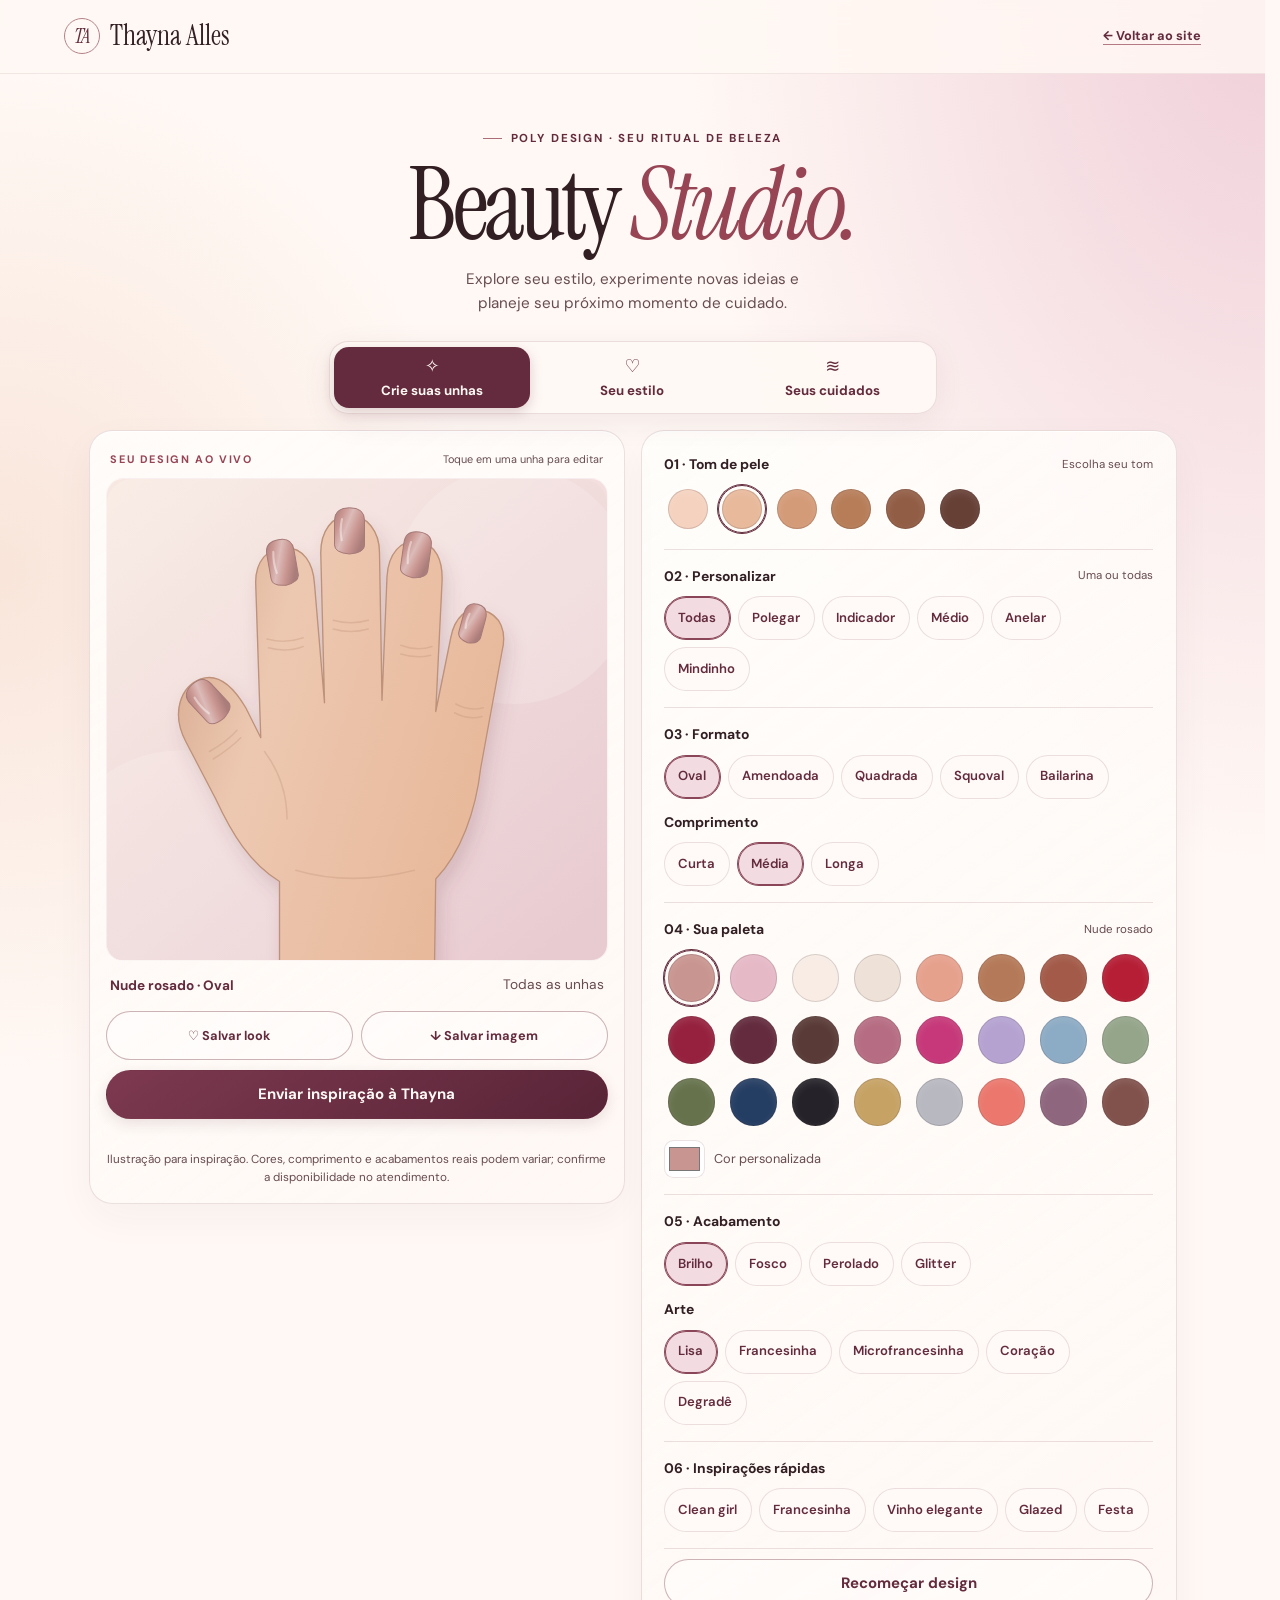
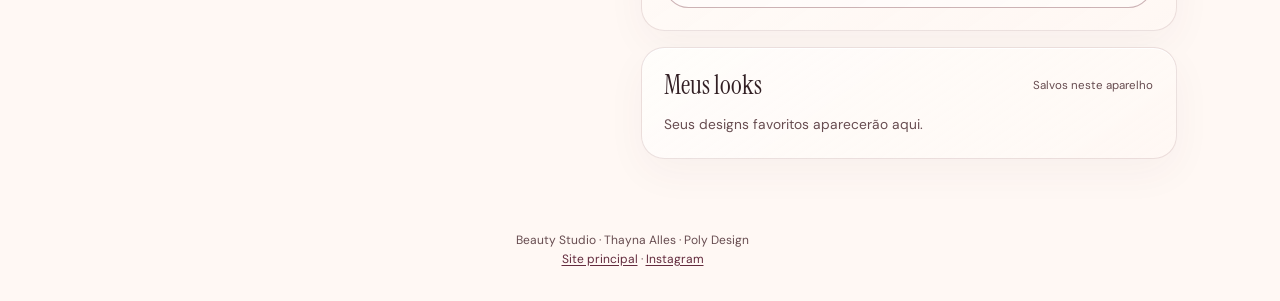
==== commit 99130828: "Keep a live nail preview visible while editing on mobile" ====
--- a/beauty-studio.html
+++ b/beauty-studio.html
@@ -1,5 +1,5 @@
 <!doctype html>
-<html lang="pt-BR">
+<html lang="pt-BR" class="studio-page">
 <head>
 <meta charset="utf-8"><meta name="viewport" content="width=device-width,initial-scale=1,viewport-fit=cover"><meta name="theme-color" content="#fff8f4">
 <meta name="description" content="Experimente cores e formatos de unhas, descubra seu estilo e monte seu próximo momento de cuidado com Thayna Alles.">
@@ -17,6 +17,97 @@
 @media(min-width:48rem){.studio-main{padding-top:3.5rem}.studio-grid{grid-template-columns:minmax(0,1fr) minmax(0,1fr)}.preview-column{position:sticky;top:calc(var(--header-height) + 6rem)}.glass{padding:1.4rem}.preview{padding:1rem}.studio-tabs button{font-size:.83rem}.swatches{grid-template-columns:repeat(8,minmax(0,1fr))}.skin-swatches{grid-template-columns:repeat(6,minmax(0,1fr))}.quote-summary{position:static}}
 @media(max-width:350px){.studio-main{width:calc(100% - 1.3rem)}.glass{padding:.8rem}.studio .brand-name{font-size:1.45rem}.studio .header-inner .text-link{font-size:.73rem}.chip{padding:.45rem .65rem}.swatches{gap:.2rem}}
 @media(prefers-reduced-motion:reduce){.studio *, .studio *::before,.studio *::after{animation:none!important;transition:none!important;scroll-behavior:auto!important}}
+.designer-column { min-width: 0; }
+.saved-looks { margin-block-start: 1rem; }
+.live-preview-dock, .preview-edit-link { display: none; }
+.live-preview-dialog {
+  width: min(100% - 1.5rem, 27rem);
+  max-height: calc(100% - 1.5rem - env(safe-area-inset-top) - env(safe-area-inset-bottom));
+  padding: .85rem;
+  border: 1px solid #fff;
+  border-radius: 1.35rem;
+  background: #fff8f4;
+  color: var(--ink);
+  box-shadow: 0 20px 75px #36142252;
+  overscroll-behavior: contain;
+}
+.live-preview-dialog[open] { animation: studio-in .23s var(--ease) both; }
+.live-preview-dialog::backdrop {
+  background: #3216228a;
+  -webkit-backdrop-filter: blur(5px);
+  backdrop-filter: blur(5px);
+}
+.studio-page { scrollbar-gutter: stable; }
+.studio-page:has(.live-preview-dialog[open]) { overflow: hidden; }
+.live-preview-dialog-heading { display: flex; justify-content: space-between; align-items: center; gap: .5rem; margin-bottom: .65rem; }
+.live-preview-dialog-heading h2 { font-size: 2.5rem; margin-inline-start: .25rem; }
+.live-preview-stage { width: min(100%, max(10rem, calc(100svh - 9rem))); margin-inline: auto; }
+.live-preview-look { margin-top: .65rem; text-align: center; color: var(--wine); font-size: .875rem; font-weight: 700; }
+
+@media (max-width: 47.999rem) {
+  .studio-page {
+    --studio-tabs-top: calc(.35rem + env(safe-area-inset-top));
+    --studio-preview-top: calc(5.45rem + env(safe-area-inset-top));
+    scroll-padding-block-start: var(--studio-preview-top);
+  }
+  .studio .header { position: relative; }
+  .studio-tabs { top: var(--studio-tabs-top); }
+  .preview-heading small { display: none; }
+  .preview-edit-link {
+    display: inline-flex;
+    align-items: center;
+    justify-content: center;
+    flex: none;
+    min-height: 2.75rem;
+    padding-inline: .65rem;
+    border: 1px solid var(--line);
+    border-radius: 99px;
+    background: #fffaf8;
+    color: var(--wine);
+    font-size: .875rem;
+    font-weight: 700;
+  }
+  .live-preview-dock {
+    position: sticky;
+    top: var(--studio-preview-top);
+    z-index: 5;
+    display: block;
+    margin-block-end: .7rem;
+  }
+  .live-preview {
+    display: grid;
+    grid-template-columns: clamp(6.65rem, 35vw, 9rem) minmax(0, 1fr);
+    align-items: center;
+    gap: clamp(.6rem, 3vw, .95rem);
+    width: 100%;
+    padding: .42rem .7rem .42rem .42rem;
+    border: 1px solid #8b515442;
+    border-radius: 1.1rem;
+    background: #fff8f4f7;
+    box-shadow: 0 6px 22px #632b3d29, inset 0 1px #fff;
+    color: var(--wine);
+    text-align: left;
+    transition: box-shadow .22s, transform .25s var(--ease);
+    -webkit-backdrop-filter: blur(13px);
+    backdrop-filter: blur(13px);
+  }
+  .compact-hand {
+    display: block;
+    width: 100%;
+    aspect-ratio: 284 / 219;
+    overflow: hidden;
+    border-radius: .75rem;
+    background: #f3e0e1;
+    stroke: none;
+    pointer-events: none;
+  }
+  .live-preview-copy { display: grid; gap: .12rem; line-height: 1.3; }
+  .live-preview-label { font-size: .875rem; font-weight: 700; }
+  .live-preview-copy strong { font: clamp(1.2rem, 5.4vw, 1.6rem)/1.05 var(--serif); }
+  .live-preview-zoom { display: flex; align-items: center; gap: .3rem; margin-top: .14rem; color: var(--muted); font-size: .875rem; }
+  .live-preview-zoom svg { width: .95rem; height: .95rem; }
+  .editor-controls :is(button, input) { scroll-margin-block-start: 8.2rem; }
+}
 </style>
 </head>
 <body class="studio">
@@ -30,16 +121,27 @@
 <div class="studio-grid">
 <div class="preview-column">
 <div class="glass preview">
-<div class="preview-heading"><p class="kicker">Seu design ao vivo</p><small>Toque em uma unha para editar</small></div>
-<div class="hand-stage"><svg id="hand" viewBox="0 0 400 390" xmlns="http://www.w3.org/2000/svg" role="group" aria-label="Simulação ilustrativa de uma mão com cinco unhas personalizáveis"></svg></div>
+<div class="preview-heading" id="full-preview" tabindex="-1"><p class="kicker">Seu design ao vivo</p><small>Toque em uma unha para editar</small><a class="preview-edit-link" href="#nail-editor">Editar design</a></div>
+<div class="hand-stage"><svg id="hand" viewBox="0 0 400 390" xmlns="http://www.w3.org/2000/svg" role="group" aria-label="Simulação ilustrativa de uma mão com cinco unhas personalizáveis"><defs id="hand-defs"></defs><g id="hand-art"></g><g id="hand-targets"></g></svg></div>
 <div class="preview-caption"><strong id="look-label">Seu look</strong><span class="muted" id="target-label">Todas as unhas</span></div>
 <div class="preview-actions"><button class="button button-outline" id="save-look" type="button">♡ Salvar look</button><button class="button button-outline" id="export-look" type="button">↓ Salvar imagem</button></div>
 <button class="button full" id="send-look" type="button">Enviar inspiração à Thayna</button><p class="notice" id="notice" role="status" aria-live="polite"></p>
 <p class="muted" style="font-size:.73rem;text-align:center">Ilustração para inspiração. Cores, comprimento e acabamentos reais podem variar; confirme a disponibilidade no atendimento.</p>
 </div>
-<div class="glass" style="margin-top:1rem"><div class="control-title"><h3>Meus looks</h3><small>Salvos neste aparelho</small></div><div id="saved-list" class="saved-list"></div></div>
-</div>
-<div class="glass">
+</div>
+<div class="designer-column">
+<div class="editor-region" id="nail-editor">
+  <div class="live-preview-dock">
+    <button class="live-preview" id="open-live-preview" type="button" aria-haspopup="dialog" aria-controls="live-preview-dialog" aria-label="Ampliar prévia do seu design">
+      <svg class="compact-hand" viewBox="44 0 284 219" aria-hidden="true" focusable="false"><use href="#hand-art"/></svg>
+      <span class="live-preview-copy">
+        <span class="live-preview-label">Prévia ao vivo</span>
+        <strong id="compact-target">Todas as unhas</strong>
+        <span class="live-preview-zoom"><svg viewBox="0 0 24 24" aria-hidden="true"><path d="M9 4H4v5m11-5h5v5M4 15v5h5m11-5v5h-5"/></svg>Ampliar</span>
+      </span>
+    </button>
+  </div>
+  <div class="glass editor-controls">
 <div class="control-block"><div class="control-title"><strong>01 · Tom de pele</strong><small>Escolha seu tom</small></div><div class="swatches skin-swatches" id="skins"></div></div>
 <div class="control-block"><div class="control-title"><strong>02 · Personalizar</strong><small>Uma ou todas</small></div><div class="choices" id="targets"></div></div>
 <div class="control-block"><div class="control-title"><strong>03 · Formato</strong></div><div class="choices" id="shapes"></div><div class="control-title" style="margin-top:.8rem"><strong>Comprimento</strong></div><div class="choices" id="lengths"></div></div>
@@ -47,7 +149,22 @@
 <div class="control-block"><div class="control-title"><strong>05 · Acabamento</strong></div><div class="choices" id="finishes"></div><div class="control-title" style="margin-top:.8rem"><strong>Arte</strong></div><div class="choices" id="arts"></div></div>
 <div class="control-block"><div class="control-title"><strong>06 · Inspirações rápidas</strong></div><div class="choices" id="presets"></div></div>
 <button class="button button-outline full" id="reset-look" type="button">Recomeçar design</button>
-</div></div></section>
+  </div>
+</div>
+<div class="glass saved-looks"><div class="control-title"><h3>Meus looks</h3><small>Salvos neste aparelho</small></div><div id="saved-list" class="saved-list"></div></div>
+</div>
+</div>
+<dialog class="live-preview-dialog" id="live-preview-dialog" aria-labelledby="live-preview-title">
+  <div class="live-preview-dialog-heading">
+    <h2 id="live-preview-title">Seu design</h2>
+    <form method="dialog"><button class="icon-button" type="submit" aria-label="Fechar prévia" autofocus><svg viewBox="0 0 24 24" aria-hidden="true"><path d="m6 6 12 12M18 6 6 18"/></svg></button></form>
+  </div>
+  <div class="hand-stage live-preview-stage">
+    <svg viewBox="0 0 400 390" role="img" aria-label="Prévia ampliada da mão com o design atual"><use href="#hand-art"/></svg>
+  </div>
+  <p class="live-preview-look" id="expanded-look"></p>
+</dialog>
+</section>
 <section class="studio-panel" id="quiz" role="tabpanel" aria-labelledby="tab-quiz" hidden><div class="glass quiz-card"><div class="section-heading"><p class="kicker">Consultoria de estilo</p><h2>O que combina <em>com você?</em></h2><p class="muted">Responda a quatro perguntas e receba uma inspiração que poderá experimentar no simulador.</p></div><div id="quiz-question"></div><div id="quiz-result" hidden></div></div></section>
 <section class="studio-panel" id="quote" role="tabpanel" aria-labelledby="tab-quote" hidden><div class="glass quote-card"><div class="section-heading"><p class="kicker">Planeje seu atendimento</p><h2>Seu momento <em>de cuidado.</em></h2><p class="muted">Selecione os serviços que deseja e consulte a disponibilidade com a Thayna.</p></div><div id="service-options"></div><div class="quote-summary"><div class="quote-total"><div><p class="kicker">Valor estimado</p><p id="quote-count" class="muted" aria-live="polite">Nenhum serviço</p></div><output id="quote-total" aria-live="polite">R$ 0,00</output></div><label><input type="checkbox" id="include-look"> Incluir meu design de unhas na mensagem</label><button type="button" class="button full" id="send-quote" disabled>Consultar horários pelo WhatsApp</button><p class="muted" style="font-size:.72rem;margin-top:.55rem">Não é uma reserva. Valores, combinações e disponibilidade devem ser confirmados com a profissional.</p></div></div></section>
 </main><footer class="studio-footer">Beauty Studio · Thayna Alles · Poly Design<br><a href="./index.html">Site principal</a> · <a href="https://www.instagram.com/thayalles/" target="_blank" rel="noopener noreferrer">Instagram</a></footer>
@@ -73,8 +190,40 @@
 function apply(prop,value){activeNails().forEach(n=>n[prop]=value);render()}
 function allSame(prop,value){return activeNails().every(n=>n[prop]===value)}
 function mix(hex,other,t){const a=hex.slice(1).match(/../g).map(v=>parseInt(v,16)),b=other.slice(1).match(/../g).map(v=>parseInt(v,16));return '#'+a.map((v,i)=>Math.round(v+(b[i]-v)*t).toString(16).padStart(2,'0')).join('')}
-function choices(id,items,active,callback){const root=$(id);root.replaceChildren();items.forEach((item,i)=>{const b=document.createElement('button');b.type='button';b.className='chip';b.textContent=item;b.setAttribute('aria-pressed',String(active(item,i)));b.onclick=()=>{callback(item,i);const next=root.children[i];if(next)next.focus({preventScroll:true})};root.append(b)})}
-function swatches(id,items,active,callback){const root=$(id);root.replaceChildren();items.forEach((item,i)=>{const b=document.createElement('button');b.type='button';b.className='swatch';b.title=item[0];b.setAttribute('aria-label',item[0]);b.setAttribute('aria-pressed',String(active(item,i)));const s=document.createElement('span');s.style.setProperty('--c',item[1]);b.append(s);b.onclick=()=>{callback(item,i);root.children[i]?.focus({preventScroll:true})};root.append(b)})}
+function updateButtons(id, items, isActive, select, decorate) {
+  const root = $(id);
+  if (!root.childElementCount) {
+    const buttons = items.map((item, index) => {
+      const button = document.createElement('button');
+      button.type = 'button';
+      decorate(button, item);
+      button.addEventListener('click', () => select(item, index));
+      return button;
+    });
+    root.append(...buttons);
+  }
+  items.forEach((item, index) => {
+    const button = root.children[index];
+    const pressed = String(isActive(item, index));
+    if (button.getAttribute('aria-pressed') !== pressed) button.setAttribute('aria-pressed', pressed);
+  });
+}
+function choices(id, items, isActive, select) {
+  updateButtons(id, items, isActive, select, (button, label) => {
+    button.className = 'chip';
+    button.textContent = label;
+  });
+}
+function swatches(id, items, isActive, select) {
+  updateButtons(id, items, isActive, select, (button, [label, color]) => {
+    button.className = 'swatch';
+    button.title = label;
+    button.setAttribute('aria-label', label);
+    const sample = document.createElement('span');
+    sample.style.setProperty('--c', color);
+    button.append(sample);
+  });
+}
 const geometry=[{x:92,y:190,r:-43,w:23},{x:143,y:83,r:-10,w:22},{x:194,y:58,r:0,w:24},{x:245,y:77,r:8,w:22},{x:289,y:129,r:15,w:18}];
 function nailPath(w,h,shape){const a=w/2,t=-h;
 if(shape==='Quadrada')return 'M'+(-a)+' -5 Q'+(-a)+' 1 0 2 Q'+a+' 1 '+a+' -5 L'+a+' '+(t+3)+' Q'+a+' '+t+' '+(a-3)+' '+t+' H'+(-a+3)+' Q'+(-a)+' '+t+' '+(-a)+' '+(t+3)+' Z';
@@ -86,17 +235,67 @@
 let defs='<linearGradient id="skin" x1="0" x2="1" y1="0" y2=".4"><stop stop-color="'+shade+'"/><stop offset=".36" stop-color="'+light+'"/><stop offset="1" stop-color="'+tone+'"/></linearGradient><linearGradient id="bg" x2=".85" y2="1"><stop stop-color="#f9ede6"/><stop offset="1" stop-color="#e8cbd1"/></linearGradient><filter id="shadow" x="-30%" y="-30%" width="160%" height="160%"><feDropShadow dx="4" dy="9" stdDeviation="7" flood-color="#663647" flood-opacity=".17"/></filter>';
 let content='<rect width="400" height="390" rx="20" fill="url(#bg)"/><circle cx="325" cy="85" r="95" fill="#fff" opacity=".15"/><circle cx="60" cy="325" r="108" fill="#fff" opacity=".12"/><path d="M138 390 L138 322 C114 307 100 284 87 256 L63 210 C51 187 59 166 75 160 C89 155 101 166 111 183 L123 207 L119 85 C118 66 129 54 143 55 C157 55 165 67 166 84 L174 179 L171 59 C171 42 180 29 194 29 C208 29 218 42 218 59 L220 177 L224 78 C225 60 235 48 249 50 C263 52 269 65 268 83 L263 186 L275 127 C278 111 288 101 301 105 C315 109 320 122 316 138 L299 231 C295 266 283 299 263 320 L262 390 Z" fill="url(#skin)" stroke="'+dark+'" stroke-width="1.1" filter="url(#shadow)"/>';
 content+='<g fill="none" stroke="'+dark+'" stroke-width="1.2" opacity=".34" stroke-linecap="round"><path d="M128 128 Q143 132 157 127 M129 135 Q144 139 157 134 M181 113 Q195 117 209 113 M181 120 Q195 124 209 120 M235 133 Q248 138 260 134 M235 140 Q248 144 259 141 M279 180 Q290 186 301 183 M278 187 Q289 193 300 190 M82 218 Q96 210 104 201 M85 224 Q98 216 107 207 M126 218 Q144 242 144 272 M151 313 Q195 326 246 313"/></g>';
+const targets = [];
 geometry.forEach((g,i)=>{const n=design.nails[i],h={Curta:25,Média:35,Longa:47}[n.length]*(i===4?.85:1),w=g.w,p=nailPath(w,h,n.shape),hi=mix(n.color,'#ffffff',n.finish==='Fosco'?.07:.36),lo=mix(n.color,'#2e1720',.20);
 defs+='<clipPath id="clip'+i+'"><path d="'+p+'"/></clipPath><linearGradient id="polish'+i+'" x1="0" x2="1" y1="0" y2=".6"><stop stop-color="'+lo+'"/><stop offset=".25" stop-color="'+n.color+'"/><stop offset=".48" stop-color="'+hi+'"/><stop offset=".75" stop-color="'+n.color+'"/><stop offset="1" stop-color="'+lo+'"/></linearGradient><linearGradient id="fade'+i+'" x1="0" x2="0" y1="1" y2="0"><stop stop-color="#fff5ed" stop-opacity="0"/><stop offset="1" stop-color="#fff5ed" stop-opacity=".9"/></linearGradient>';
 let deco='';if(n.art==='Francesinha'||n.art==='Microfrancesinha'){const th=n.art==='Francesinha'?8:3;deco+='<path d="M-30 '+(-h-2)+' H30 V'+(-h+th)+' Q0 '+(-h+th+7)+' -30 '+(-h+th)+'Z" fill="#fff9f5" opacity=".97"/>'}if(n.art==='Degradê')deco+='<rect x="-20" y="'+(-h)+'" width="40" height="'+h+'" fill="url(#fade'+i+')"/>';if(n.art==='Coração')deco+='<path d="M0 -11 C-13 -19 -4 -25 0 -20 C4 -25 13 -19 0 -11Z" fill="#fff5ef" opacity=".95"/>';
 if(n.finish==='Glitter'){for(let j=0;j<28;j++){const x=((j*13+5)%25)-12,y=-((j*17+3)%Math.round(h));deco+='<circle cx="'+x+'" cy="'+y+'" r="'+(j%4===0?1.1:.55)+'" fill="'+(j%3===0?'#fff8ef':'#f6d2a0')+'" opacity="'+(j%3===0?.88:.56)+'"/>'}}
 if(n.finish==='Perolado')deco+='<path d="M-8 '+(-h)+' Q1 '+(-h*.5)+' 6 2" fill="none" stroke="#fff5ed" stroke-width="7" opacity=".24"/>';
 if(n.finish!=='Fosco')deco+='<path d="M'+(-w*.25)+' '+(-h+9)+' Q'+(-w*.33)+' '+(-h*.5)+' '+(-w*.26)+' -9" stroke="#fff" stroke-width="1.7" stroke-linecap="round" opacity=".42" fill="none"/>';
-const attrs=exporting?'':' class="nail-hit" data-finger="'+i+'" tabindex="0" role="button" aria-label="Editar '+fingers[i]+'"';
-content+='<g transform="translate('+g.x+' '+g.y+') rotate('+g.r+')"'+attrs+'><path d="'+p+'" fill="'+(n.finish==='Fosco'?n.color:'url(#polish'+i+')')+'" stroke="'+mix(n.color,'#321f24',.23)+'" stroke-width=".8"/><g clip-path="url(#clip'+i+')">'+deco+'</g>'+(!exporting&&selected===i?'<path d="'+p+'" fill="none" stroke="#fff" stroke-width="2.2" stroke-dasharray="3 2"/>':'')+'<path class="nail-select" d="'+p+'"/></g>';
+const position = 'translate('+g.x+' '+g.y+') rotate('+g.r+')';
+const selection = !exporting && selected === i ? '<path d="'+p+'" fill="none" stroke="#fff" stroke-width="2.2" stroke-dasharray="3 2"/>' : '';
+content += '<g transform="'+position+'"><path d="'+p+'" fill="'+(n.finish==='Fosco'?n.color:'url(#polish'+i+')')+'" stroke="'+mix(n.color,'#321f24',.23)+'" stroke-width=".8"/><g clip-path="url(#clip'+i+')">'+deco+'</g>'+selection+'</g>';
+if (!exporting) {
+  targets.push('<g class="nail-hit" transform="'+position+'" data-finger="'+i+'" tabindex="0" role="button" aria-pressed="'+(selected===i)+'" aria-label="Editar '+fingers[i]+'"><rect x="'+(-w/2-8)+'" y="'+(-h-7)+'" width="'+(w+16)+'" height="'+(h+15)+'" rx="6" fill="transparent"/><path class="nail-select" d="'+p+'"/></g>');
+}
 });
-return '<defs>'+defs+'</defs>'+content+(exporting?'<text x="200" y="365" text-anchor="middle" font-family="Georgia,serif" font-size="12" fill="#fff8f4" stroke="none">Beauty Studio · Thayna Alles</text>':'')}
-function draw(){const hand=$('hand');hand.innerHTML=handSVG();hand.querySelectorAll('[data-finger]').forEach(el=>{const action=()=>{selected=Number(el.dataset.finger);render();$('hand').querySelector('[data-finger="'+selected+'"]')?.focus({preventScroll:true})};el.addEventListener('click',action);el.addEventListener('keydown',e=>{if(e.key==='Enter'||e.key===' '){e.preventDefault();action()}})});const same=design.nails.every(n=>JSON.stringify(n)===JSON.stringify(design.nails[0]));$('look-label').textContent=same?colorName(design.nails[0].color)+' · '+design.nails[0].shape:'Design personalizado';$('target-label').textContent=selected===-1?'Todas as unhas':fingers[selected]}
+if (!exporting) return { defs, content, targets: targets.join('') };
+return '<defs>'+defs+'</defs>'+content+'<text x="200" y="365" text-anchor="middle" font-family="Georgia,serif" font-size="12" fill="#fff8f4" stroke="none">Beauty Studio · Thayna Alles</text>';
+}
+
+const hand = $('hand');
+const livePreviewDialog = $('live-preview-dialog');
+let editorScrollTop = null;
+function selectFromHand(event) {
+  const hit = event.target.closest('[data-finger]');
+  if (!hit) return;
+  if (event.type === 'keydown') {
+    if (event.key !== 'Enter' && event.key !== ' ') return;
+    event.preventDefault();
+  }
+  selected = Number(hit.dataset.finger);
+  render();
+  hand.querySelector('[data-finger="'+selected+'"]')?.focus({preventScroll:true});
+}
+hand.addEventListener('click', selectFromHand);
+hand.addEventListener('keydown', selectFromHand);
+$('open-live-preview').addEventListener('click', () => {
+  if (typeof livePreviewDialog.showModal === 'function') {
+    editorScrollTop = window.scrollY;
+    livePreviewDialog.showModal();
+  } else {
+    $('full-preview').scrollIntoView({block:'start'});
+    $('full-preview').focus({preventScroll:true});
+  }
+});
+livePreviewDialog.addEventListener('close', () => {
+  if (editorScrollTop === null) return;
+  window.scrollTo({top: editorScrollTop, behavior: 'instant'});
+  editorScrollTop = null;
+});
+function draw() {
+  const { defs, content, targets } = handSVG();
+  $('hand-defs').innerHTML = defs;
+  $('hand-art').innerHTML = content;
+  $('hand-targets').innerHTML = targets;
+  const same = design.nails.every(n => JSON.stringify(n) === JSON.stringify(design.nails[0]));
+  const look = same ? colorName(design.nails[0].color)+' · '+design.nails[0].shape : 'Design personalizado';
+  const target = selected === -1 ? 'Todas as unhas' : fingers[selected];
+  $('look-label').textContent = look;
+  $('expanded-look').textContent = look;
+  $('target-label').textContent = target;
+  $('compact-target').textContent = target;
+}
 function render(){draw();swatches('skins',skins,(_,i)=>design.skin===i,(_,i)=>{design.skin=i;render()});choices('targets',['Todas',...fingers],(_,i)=>selected===i-1,(_,i)=>{selected=i-1;render()});choices('shapes',shapes,v=>allSame('shape',v),v=>apply('shape',v));choices('lengths',lengths,v=>allSame('length',v),v=>apply('length',v));swatches('colors',colors,c=>allSame('color',c[1]),c=>apply('color',c[1]));$('color-name').textContent=allSame('color',activeNails()[0].color)?colorName(activeNails()[0].color):'Cores variadas';$('custom-color').value=activeNails()[0].color;choices('finishes',finishes,v=>allSame('finish',v),v=>apply('finish',v));choices('arts',arts,v=>allSame('art',v),v=>apply('art',v));choices('presets',presets.map(p=>p[0]),(_,i)=>{const p=presets[i];return design.nails.every(n=>n.color===p[1]&&n.shape===p[2]&&n.length===p[3]&&n.finish===p[4]&&n.art===p[5])},(_,i)=>preset(presets[i]));persist()}
 function preset(p){design.nails=Array.from({length:5},()=>({color:p[1],shape:p[2],length:p[3],finish:p[4],art:p[5]}));selected=-1;render()}
 $('custom-color').addEventListener('input',e=>apply('color',e.target.value));$('reset-look').onclick=()=>{design=initial();selected=-1;render();announce('Design reiniciado.')};
@@ -118,7 +317,7 @@
 services.forEach((s,i)=>{if(i===0||i===7){const h=document.createElement('h3');h.className='service-category';h.textContent=i===0?'Unhas':'Spa dos pés';$('service-options').append(h)}const label=document.createElement('label');label.className='service-choice';const input=document.createElement('input');input.type='checkbox';input.id='service-'+i;input.onchange=()=>{if(input.checked){exclusive.forEach(pair=>{if(pair.includes(i))pair.forEach(j=>{if(j!==i)chosen.delete(j)})});chosen.add(i)}else chosen.delete(i);renderQuote()};const price=document.createElement('strong');price.textContent=currency(s[1]);label.append(input,document.createTextNode(s[0]),price);$('service-options').append(label)});
 $('send-quote').onclick=()=>{if(!chosen.size)return;const ordered=[...chosen].sort((a,b)=>a-b),total=ordered.reduce((sum,i)=>sum+services[i][1],0);whatsapp('Oi, Thayna! Montei meu momento de cuidado no Beauty Studio. Gostaria de consultar horários para:\n\n'+ordered.map(i=>'• '+services[i][0]+' — '+currency(services[i][1])).join('\n')+'\n\nTotal estimado: '+currency(total)+($('include-look').checked?'\n\nMinha inspiração de unhas:\n'+describe():'')+'\n\nVocê pode confirmar os valores e a disponibilidade?')};
 const tabs=[...document.querySelectorAll('[data-tab]')];
-function switchTab(id,scroll=false,hash=true){if(!tabs.some(t=>t.dataset.tab===id))id='nails';tabs.forEach(t=>{const on=t.dataset.tab===id;t.setAttribute('aria-selected',String(on));t.tabIndex=on?0:-1;$(t.dataset.tab).hidden=!on});if(hash){try{history.replaceState(null,'','#'+id)}catch(e){}}if(scroll){window.scrollTo({top:0,behavior:matchMedia('(prefers-reduced-motion: reduce)').matches?'auto':'smooth'});$('tab-'+id).focus({preventScroll:true})}}
+function switchTab(id,scroll=false,hash=true){if(!tabs.some(t=>t.dataset.tab===id))id='nails';if(id!=='nails'&&livePreviewDialog.open){editorScrollTop=null;livePreviewDialog.close()}tabs.forEach(t=>{const on=t.dataset.tab===id;t.setAttribute('aria-selected',String(on));t.tabIndex=on?0:-1;$(t.dataset.tab).hidden=!on});if(hash){try{history.replaceState(null,'','#'+id)}catch(e){}}if(scroll){window.scrollTo({top:0,behavior:matchMedia('(prefers-reduced-motion: reduce)').matches?'auto':'smooth'});$('tab-'+id).focus({preventScroll:true})}}
 tabs.forEach((t,i)=>{t.onclick=()=>switchTab(t.dataset.tab,true);t.onkeydown=e=>{let next;if(e.key==='ArrowRight')next=(i+1)%tabs.length;else if(e.key==='ArrowLeft')next=(i+tabs.length-1)%tabs.length;else if(e.key==='Home')next=0;else if(e.key==='End')next=tabs.length-1;else return;e.preventDefault();switchTab(tabs[next].dataset.tab,true)}});
 window.addEventListener('hashchange',()=>switchTab(location.hash.slice(1),false,false));render();renderSaved();renderQuiz();renderQuote();switchTab(location.hash.slice(1)||'nails',false,false);
 </script></body></html>
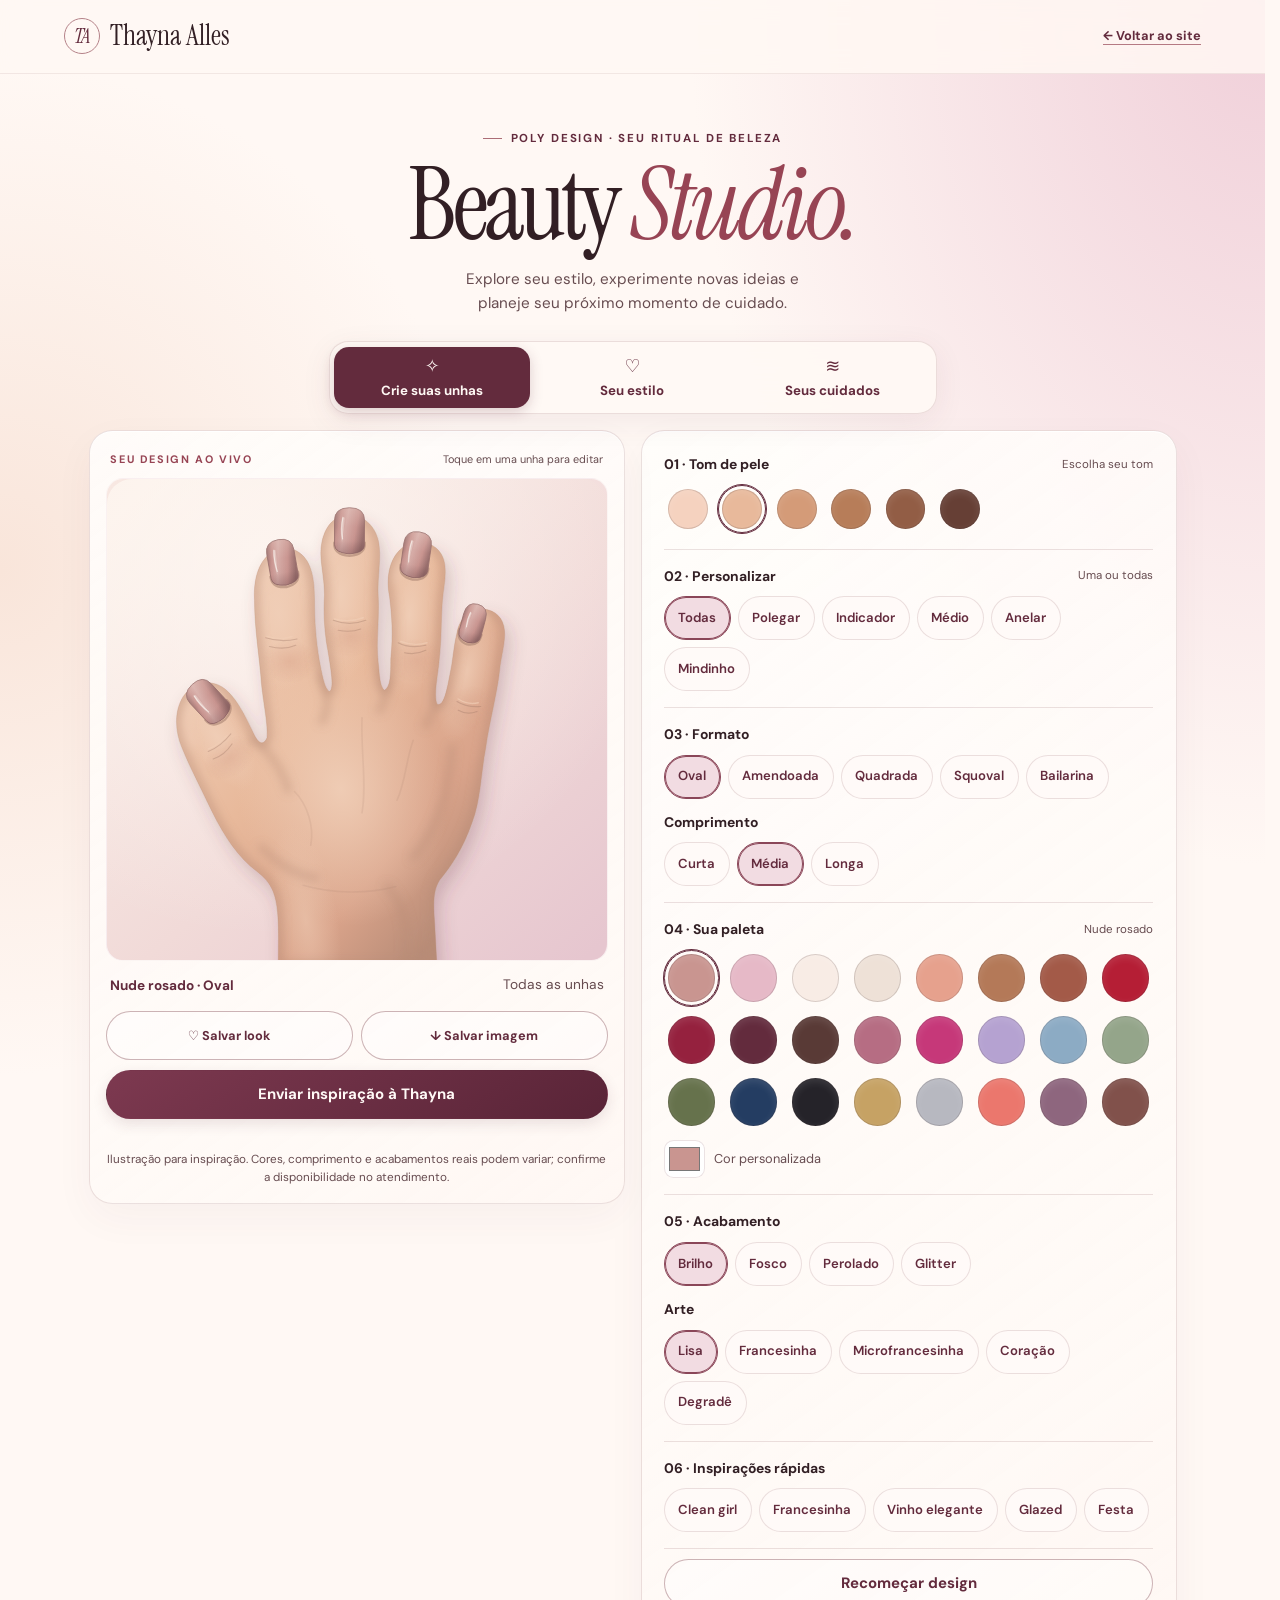
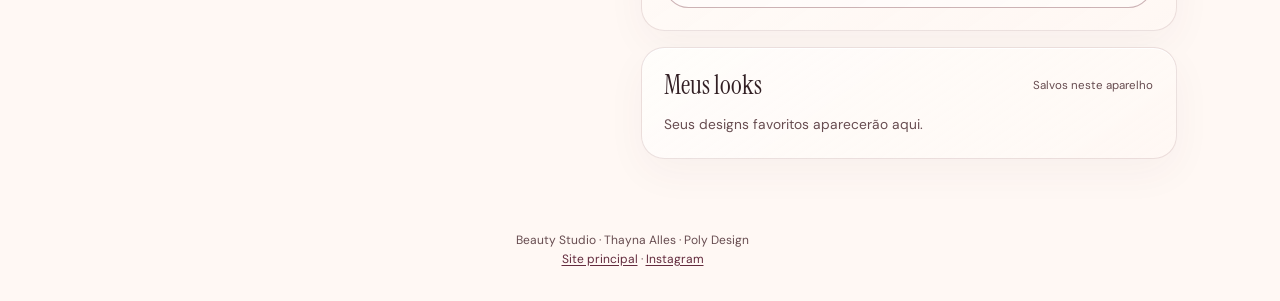
==== commit dd585847: "Refine the hand illustration and nail shading in Beauty Studio" ====
--- a/beauty-studio.html
+++ b/beauty-studio.html
@@ -231,26 +231,190 @@
 if(shape==='Bailarina')return 'M'+(-a)+' -5 Q'+(-a)+' 1 0 2 Q'+a+' 1 '+a+' -5 L'+(a*.63)+' '+t+' H'+(-a*.63)+' Z';
 if(shape==='Amendoada')return 'M'+(-a)+' -5 Q'+(-a)+' 1 0 2 Q'+a+' 1 '+a+' -5 C'+a+' '+(-h*.65)+' '+(a*.52)+' '+(t+2)+' 0 '+t+' C'+(-a*.52)+' '+(t+2)+' '+(-a)+' '+(-h*.65)+' '+(-a)+' -5 Z';
 return 'M'+(-a)+' -5 Q'+(-a)+' 1 0 2 Q'+a+' 1 '+a+' -5 L'+a+' '+(t+10)+' Q'+a+' '+t+' 0 '+t+' Q'+(-a)+' '+t+' '+(-a)+' '+(t+10)+' Z'}
-function handSVG(exporting=false){const tone=skins[design.skin][1],light=mix(tone,'#ffffff',.22),dark=mix(tone,'#522c25',.28),shade=mix(tone,'#522c25',.14);
-let defs='<linearGradient id="skin" x1="0" x2="1" y1="0" y2=".4"><stop stop-color="'+shade+'"/><stop offset=".36" stop-color="'+light+'"/><stop offset="1" stop-color="'+tone+'"/></linearGradient><linearGradient id="bg" x2=".85" y2="1"><stop stop-color="#f9ede6"/><stop offset="1" stop-color="#e8cbd1"/></linearGradient><filter id="shadow" x="-30%" y="-30%" width="160%" height="160%"><feDropShadow dx="4" dy="9" stdDeviation="7" flood-color="#663647" flood-opacity=".17"/></filter>';
-let content='<rect width="400" height="390" rx="20" fill="url(#bg)"/><circle cx="325" cy="85" r="95" fill="#fff" opacity=".15"/><circle cx="60" cy="325" r="108" fill="#fff" opacity=".12"/><path d="M138 390 L138 322 C114 307 100 284 87 256 L63 210 C51 187 59 166 75 160 C89 155 101 166 111 183 L123 207 L119 85 C118 66 129 54 143 55 C157 55 165 67 166 84 L174 179 L171 59 C171 42 180 29 194 29 C208 29 218 42 218 59 L220 177 L224 78 C225 60 235 48 249 50 C263 52 269 65 268 83 L263 186 L275 127 C278 111 288 101 301 105 C315 109 320 122 316 138 L299 231 C295 266 283 299 263 320 L262 390 Z" fill="url(#skin)" stroke="'+dark+'" stroke-width="1.1" filter="url(#shadow)"/>';
-content+='<g fill="none" stroke="'+dark+'" stroke-width="1.2" opacity=".34" stroke-linecap="round"><path d="M128 128 Q143 132 157 127 M129 135 Q144 139 157 134 M181 113 Q195 117 209 113 M181 120 Q195 124 209 120 M235 133 Q248 138 260 134 M235 140 Q248 144 259 141 M279 180 Q290 186 301 183 M278 187 Q289 193 300 190 M82 218 Q96 210 104 201 M85 224 Q98 216 107 207 M126 218 Q144 242 144 272 M151 313 Q195 326 246 313"/></g>';
-const targets = [];
-geometry.forEach((g,i)=>{const n=design.nails[i],h={Curta:25,Média:35,Longa:47}[n.length]*(i===4?.85:1),w=g.w,p=nailPath(w,h,n.shape),hi=mix(n.color,'#ffffff',n.finish==='Fosco'?.07:.36),lo=mix(n.color,'#2e1720',.20);
-defs+='<clipPath id="clip'+i+'"><path d="'+p+'"/></clipPath><linearGradient id="polish'+i+'" x1="0" x2="1" y1="0" y2=".6"><stop stop-color="'+lo+'"/><stop offset=".25" stop-color="'+n.color+'"/><stop offset=".48" stop-color="'+hi+'"/><stop offset=".75" stop-color="'+n.color+'"/><stop offset="1" stop-color="'+lo+'"/></linearGradient><linearGradient id="fade'+i+'" x1="0" x2="0" y1="1" y2="0"><stop stop-color="#fff5ed" stop-opacity="0"/><stop offset="1" stop-color="#fff5ed" stop-opacity=".9"/></linearGradient>';
-let deco='';if(n.art==='Francesinha'||n.art==='Microfrancesinha'){const th=n.art==='Francesinha'?8:3;deco+='<path d="M-30 '+(-h-2)+' H30 V'+(-h+th)+' Q0 '+(-h+th+7)+' -30 '+(-h+th)+'Z" fill="#fff9f5" opacity=".97"/>'}if(n.art==='Degradê')deco+='<rect x="-20" y="'+(-h)+'" width="40" height="'+h+'" fill="url(#fade'+i+')"/>';if(n.art==='Coração')deco+='<path d="M0 -11 C-13 -19 -4 -25 0 -20 C4 -25 13 -19 0 -11Z" fill="#fff5ef" opacity=".95"/>';
-if(n.finish==='Glitter'){for(let j=0;j<28;j++){const x=((j*13+5)%25)-12,y=-((j*17+3)%Math.round(h));deco+='<circle cx="'+x+'" cy="'+y+'" r="'+(j%4===0?1.1:.55)+'" fill="'+(j%3===0?'#fff8ef':'#f6d2a0')+'" opacity="'+(j%3===0?.88:.56)+'"/>'}}
-if(n.finish==='Perolado')deco+='<path d="M-8 '+(-h)+' Q1 '+(-h*.5)+' 6 2" fill="none" stroke="#fff5ed" stroke-width="7" opacity=".24"/>';
-if(n.finish!=='Fosco')deco+='<path d="M'+(-w*.25)+' '+(-h+9)+' Q'+(-w*.33)+' '+(-h*.5)+' '+(-w*.26)+' -9" stroke="#fff" stroke-width="1.7" stroke-linecap="round" opacity=".42" fill="none"/>';
-const position = 'translate('+g.x+' '+g.y+') rotate('+g.r+')';
-const selection = !exporting && selected === i ? '<path d="'+p+'" fill="none" stroke="#fff" stroke-width="2.2" stroke-dasharray="3 2"/>' : '';
-content += '<g transform="'+position+'"><path d="'+p+'" fill="'+(n.finish==='Fosco'?n.color:'url(#polish'+i+')')+'" stroke="'+mix(n.color,'#321f24',.23)+'" stroke-width=".8"/><g clip-path="url(#clip'+i+')">'+deco+'</g>'+selection+'</g>';
-if (!exporting) {
-  targets.push('<g class="nail-hit" transform="'+position+'" data-finger="'+i+'" tabindex="0" role="button" aria-pressed="'+(selected===i)+'" aria-label="Editar '+fingers[i]+'"><rect x="'+(-w/2-8)+'" y="'+(-h-7)+'" width="'+(w+16)+'" height="'+(h+15)+'" rx="6" fill="transparent"/><path class="nail-select" d="'+p+'"/></g>');
-}
-});
-if (!exporting) return { defs, content, targets: targets.join('') };
-return '<defs>'+defs+'</defs>'+content+'<text x="200" y="365" text-anchor="middle" font-family="Georgia,serif" font-size="12" fill="#fff8f4" stroke="none">Beauty Studio · Thayna Alles</text>';
+const handOutline = `M137 390
+  C137 370 138 350 135 337 C133 327 128 320 120 314
+  C105 303 94 286 84 266 C76 249 66 230 60 215
+  C54 201 54 185 61 174 C67 165 77 161 87 164
+  C100 168 109 186 118 205 C121 211 125 214 128 207
+  C129 194 124 175 123 157 C122 143 118 119 118 97
+  C117 81 121 67 130 60 C138 54 147 54 154 59
+  C164 66 166 81 166 96 C166 113 167 128 170 146
+  C172 156 174 168 178 170 C182 168 179 152 177 139
+  C174 124 173 108 174 93 C174 76 169 63 172 50
+  C175 37 182 29 194 29 C205 29 214 37 217 49
+  C220 62 216 79 217 94 C218 112 215 131 217 147
+  C218 156 218 166 222 169 C227 166 227 156 227 144
+  C229 125 228 109 226 94 C223 79 226 65 234 57
+  C242 49 254 48 263 55 C273 63 271 77 269 91
+  C267 106 268 125 266 142 C265 157 261 172 264 180
+  C269 183 272 169 274 158 C277 145 277 135 280 123
+  C282 111 291 103 301 104 C311 105 317 111 318 121
+  C319 130 315 143 314 154 C312 172 306 194 303 215
+  C299 236 299 257 292 275 C285 295 276 309 266 321
+  C261 329 261 339 262 353 L264 390 Z`;
+
+function handSkinSVG(tone) {
+  const highlight = mix(tone, '#fff3e8', .36);
+  const edge = mix(tone, '#522c2a', .32);
+  const warm = mix(tone, '#a14e48', .21);
+  const crease = mix(tone, '#4b2e2e', .47);
+  const defs = `
+    <linearGradient id="hand-backdrop" x1="8%" y1="2%" x2="95%" y2="99%">
+      <stop stop-color="#fbf0e9"/><stop offset=".55" stop-color="#f1dad8"/><stop offset="1" stop-color="#e6c6cf"/>
+    </linearGradient>
+    <radialGradient id="backdrop-light" cx="32%" cy="16%" r="78%">
+      <stop stop-color="#fff9f4" stop-opacity=".72"/><stop offset="1" stop-color="#fff9f4" stop-opacity="0"/>
+    </radialGradient>
+    <linearGradient id="skin-tone" gradientUnits="userSpaceOnUse" x1="76" y1="117" x2="308" y2="313">
+      <stop stop-color="${highlight}"/><stop offset=".39" stop-color="${tone}"/><stop offset=".77" stop-color="${warm}"/><stop offset="1" stop-color="${edge}"/>
+    </linearGradient>
+    <radialGradient id="skin-light">
+      <stop stop-color="${highlight}" stop-opacity=".92"/><stop offset=".48" stop-color="${highlight}" stop-opacity=".46"/>
+      <stop offset="1" stop-color="${highlight}" stop-opacity="0"/>
+    </radialGradient>
+    <radialGradient id="skin-warmth">
+      <stop stop-color="${warm}" stop-opacity=".8"/><stop offset="1" stop-color="${warm}" stop-opacity="0"/>
+    </radialGradient>
+    <clipPath id="skin-outline"><path d="${handOutline}"/></clipPath>
+    <filter id="hand-shadow" x="-22%" y="-14%" width="144%" height="129%">
+      <feDropShadow dx="4" dy="7" stdDeviation="7" flood-color="#603342" flood-opacity=".23"/>
+    </filter>
+    <filter id="skin-edge-soft" x="-12%" y="-12%" width="124%" height="124%">
+      <feGaussianBlur stdDeviation="3.5"/>
+    </filter>
+    <linearGradient id="polish-depth" x2="0%" y2="100%">
+      <stop stop-color="#fff4e9" stop-opacity=".17"/><stop offset=".42" stop-color="#fff4e9" stop-opacity="0"/>
+      <stop offset=".72" stop-color="#44242c" stop-opacity=".02"/><stop offset="1" stop-color="#44242c" stop-opacity=".24"/>
+    </linearGradient>
+    <linearGradient id="tip-fade" x1="0%" y1="100%" x2="0%" y2="0%">
+      <stop stop-color="#fff5ed" stop-opacity="0"/><stop offset="1" stop-color="#fff5ed" stop-opacity=".9"/>
+    </linearGradient>`;
+  const content = `
+    <rect width="400" height="390" rx="20" fill="url(#hand-backdrop)"/>
+    <rect width="400" height="390" rx="20" fill="url(#backdrop-light)"/>
+    <path d="${handOutline}" fill="url(#skin-tone)" filter="url(#hand-shadow)"/>
+    <g clip-path="url(#skin-outline)">
+      <g fill="url(#skin-light)">
+        <ellipse cx="187" cy="248" rx="83" ry="111" transform="rotate(-13 187 248)"/>
+        <ellipse cx="159" cy="353" rx="26" ry="79" transform="rotate(-9 159 353)" opacity=".58"/>
+        <ellipse cx="88" cy="206" rx="21" ry="48" transform="rotate(-32 88 206)"/>
+        <ellipse cx="137" cy="107" rx="27" ry="63" transform="rotate(-5 137 107)"/>
+        <ellipse cx="187" cy="92" rx="26" ry="70" transform="rotate(-2 187 92)"/>
+        <ellipse cx="242" cy="109" rx="25" ry="69" transform="rotate(4 242 109)"/>
+        <ellipse cx="288" cy="154" rx="22" ry="58" transform="rotate(12 288 154)" opacity=".83"/>
+      </g>
+      <g fill="url(#skin-warmth)" opacity=".59">
+        <ellipse cx="146" cy="146" rx="22" ry="17"/>
+        <ellipse cx="195" cy="126" rx="23" ry="16"/>
+        <ellipse cx="248" cy="145" rx="24" ry="17"/>
+        <ellipse cx="293" cy="183" rx="20" ry="17"/>
+        <ellipse cx="98" cy="223" rx="22" ry="15" transform="rotate(-35 98 223)"/>
+      </g>
+      <g fill="none" stroke-linecap="round" filter="url(#skin-edge-soft)">
+        <path d="${handOutline}" stroke="${edge}" stroke-width="8" opacity=".45"/>
+        <path d="M90 171 C65 172 57 191 68 212 M126 83 Q127 61 145 60
+                 M178 60 Q179 35 195 34 M231 80 Q233 58 252 55 M283 130 Q289 110 302 110"
+              stroke="${highlight}" stroke-width="5" opacity=".74"/>
+        <path d="M116 208 C130 217 141 234 145 249 M171 158 C178 175 177 184 172 194
+                 M219 153 C226 168 223 177 218 185 M266 163 C264 182 259 191 255 197
+                 M276 215 C274 246 267 278 245 303 M124 295 C140 312 157 318 167 319
+                 M224 326 C241 342 241 368 239 390"
+              stroke="${edge}" stroke-width="6" opacity=".39"/>
+      </g>
+      <g fill="none" stroke-linecap="round">
+        <path d="M127 127 Q139 131 152 128 M130 134 Q142 137 151 133
+                 M181 113 Q194 118 207 113 M185 121 Q195 123 203 120
+                 M233 131 Q242 136 255 133 M238 139 Q247 141 255 137
+                 M280 178 Q288 183 299 182 M281 185 Q288 189 296 186
+                 M81 218 Q91 214 99 204 M85 224 Q94 221 100 212"
+              stroke="${crease}" stroke-width=".95" opacity=".36"/>
+        <path d="M128 126 Q139 129 148 126 M182 112 Q194 115 205 111
+                 M235 130 Q246 134 256 131 M281 176 Q289 181 297 179 M81 216 Q89 213 96 205"
+              stroke="${highlight}" stroke-width="1.15" opacity=".67"/>
+        <path d="M150 250 C160 260 166 278 163 293 M204 191 C203 219 208 244 204 267
+                 M245 209 C239 225 239 242 232 257 M157 325 C181 332 209 332 231 326"
+              stroke="${crease}" stroke-width="1.3" opacity=".13"/>
+      </g>
+    </g>
+    <path d="${handOutline}" fill="none" stroke="${edge}" stroke-width=".7" opacity=".32"/>`;
+  return { defs, content, crease };
+}
+
+function nailDecoration(nail, width, length) {
+  let content = '';
+  if (nail.art === 'Francesinha' || nail.art === 'Microfrancesinha') {
+    const tip = -length + (nail.art === 'Francesinha' ? 8 : 3);
+    content += `<path d="M-30 ${-length-2} H30 V${tip} Q0 ${tip+7} -30 ${tip}Z" fill="#fff9f5" opacity=".97"/>`;
+  }
+  if (nail.art === 'Degradê') {
+    content += `<rect x="-20" y="${-length}" width="40" height="${length}" fill="url(#tip-fade)"/>`;
+  }
+  if (nail.art === 'Coração') {
+    content += '<path d="M0 -11 C-13 -19 -4 -25 0 -20 C4 -25 13 -19 0 -11Z" fill="#fff5ef" opacity=".95"/>';
+  }
+  if (nail.finish === 'Glitter') {
+    for (let dot = 0; dot < 28; dot++) {
+      const x = ((dot * 13 + 5) % 25) - 12;
+      const y = -((dot * 17 + 3) % Math.round(length));
+      const warm = dot % 3 === 0;
+      content += `<circle cx="${x}" cy="${y}" r="${dot % 4 === 0 ? .95 : .46}" fill="${warm ? '#fff8ef' : '#f6d2a0'}" opacity="${warm ? .88 : .57}"/>`;
+    }
+  }
+  if (nail.finish === 'Perolado') {
+    content += `<path d="M-8 ${-length} Q1 ${-length*.5} 6 2" fill="none" stroke="#fff5ed" stroke-width="7" opacity=".24"/>`;
+  }
+  if (nail.finish !== 'Fosco') {
+    const start = -length + 7;
+    const mid = -length * .54;
+    content += `<path d="M${-width*.24} ${start} Q${-width*.34} ${mid} ${-width*.25} -7
+                          Q${-width*.18} ${mid} ${-width*.16} ${start+1} Z" fill="#fffaf6" opacity=".33"/>
+                 <path d="M${-width*.22} ${start+1} Q${-width*.29} ${mid} ${-width*.23} -10"
+                       stroke="#fffdf9" stroke-width=".85" stroke-linecap="round" opacity=".6" fill="none"/>`;
+  }
+  return content;
+}
+
+function handSVG(exporting = false) {
+  const tone = skins[design.skin][1];
+  const skin = handSkinSVG(tone);
+  let { defs, content } = skin;
+  const targets = [];
+
+  geometry.forEach(({ x, y, r, w }, i) => {
+    const nail = design.nails[i];
+    const length = {Curta:25, Média:35, Longa:47}[nail.length] * (i === 4 ? .85 : 1);
+    const outline = nailPath(w, length, nail.shape);
+    const matte = nail.finish === 'Fosco';
+    const light = mix(nail.color, '#fff6ee', matte ? .08 : .24);
+    const dark = mix(nail.color, '#321f24', matte ? .15 : .32);
+    const position = `translate(${x} ${y}) rotate(${r})`;
+    const selection = !exporting && selected === i
+      ? `<path d="${outline}" fill="none" stroke="#fff" stroke-width="2.2" stroke-dasharray="3 2"/>`
+      : '';
+    defs += `
+      <clipPath id="clip${i}"><path d="${outline}"/></clipPath>
+      <linearGradient id="polish${i}" x1="0%" y1="18%" x2="100%" y2="49%">
+        <stop stop-color="${dark}"/><stop offset=".19" stop-color="${nail.color}"/><stop offset=".40" stop-color="${light}"/>
+        <stop offset=".73" stop-color="${nail.color}"/><stop offset="1" stop-color="${dark}"/>
+      </linearGradient>`;
+    content += `
+      <g transform="${position}">
+        <path d="M${-w*.51} -7 Q${-w*.53} 2.5 0 3.5 Q${w*.53} 2.5 ${w*.51} -7"
+              fill="none" stroke="${skin.crease}" stroke-width="1.8" opacity=".52" stroke-linecap="round"/>
+        <path d="${outline}" fill="url(#polish${i})" stroke="${dark}" stroke-width=".65"/>
+        <path d="${outline}" fill="url(#polish-depth)" opacity="${matte ? .48 : 1}"/>
+        <g clip-path="url(#clip${i})">${nailDecoration(nail, w, length)}</g>
+        ${selection}
+      </g>`;
+    if (!exporting) {
+      targets.push(`<g class="nail-hit" transform="${position}" data-finger="${i}" tabindex="0" role="button" aria-pressed="${selected===i}" aria-label="Editar ${fingers[i]}">
+        <rect x="${-w/2-8}" y="${-length-7}" width="${w+16}" height="${length+15}" rx="6" fill="transparent"/>
+        <path class="nail-select" d="${outline}" fill="none" stroke="none"/>
+      </g>`);
+    }
+  });
+  if (!exporting) return { defs, content, targets: targets.join('') };
+  return `<defs>${defs}</defs>${content}<text x="200" y="365" text-anchor="middle" font-family="Georgia,serif" font-size="12" fill="#fff8f4" stroke="none">Beauty Studio · Thayna Alles</text>`;
 }
 
 const hand = $('hand');
